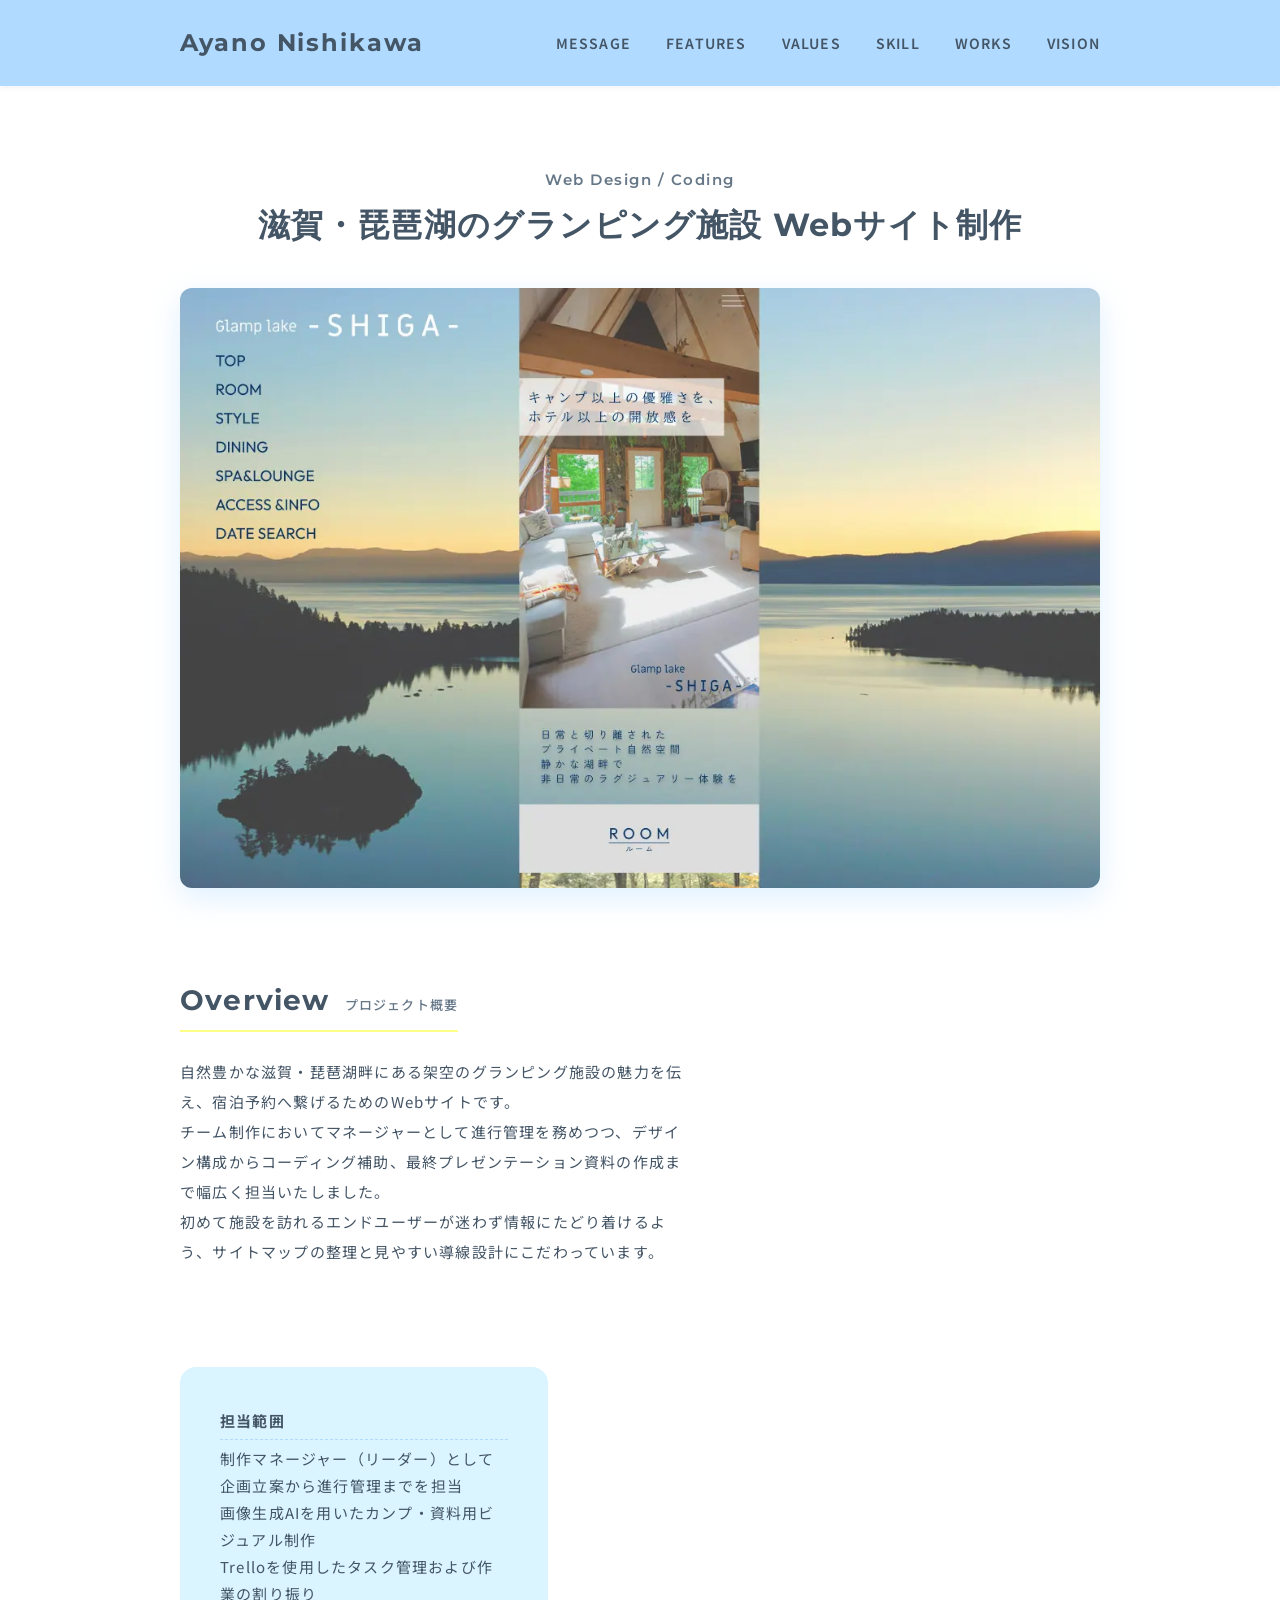
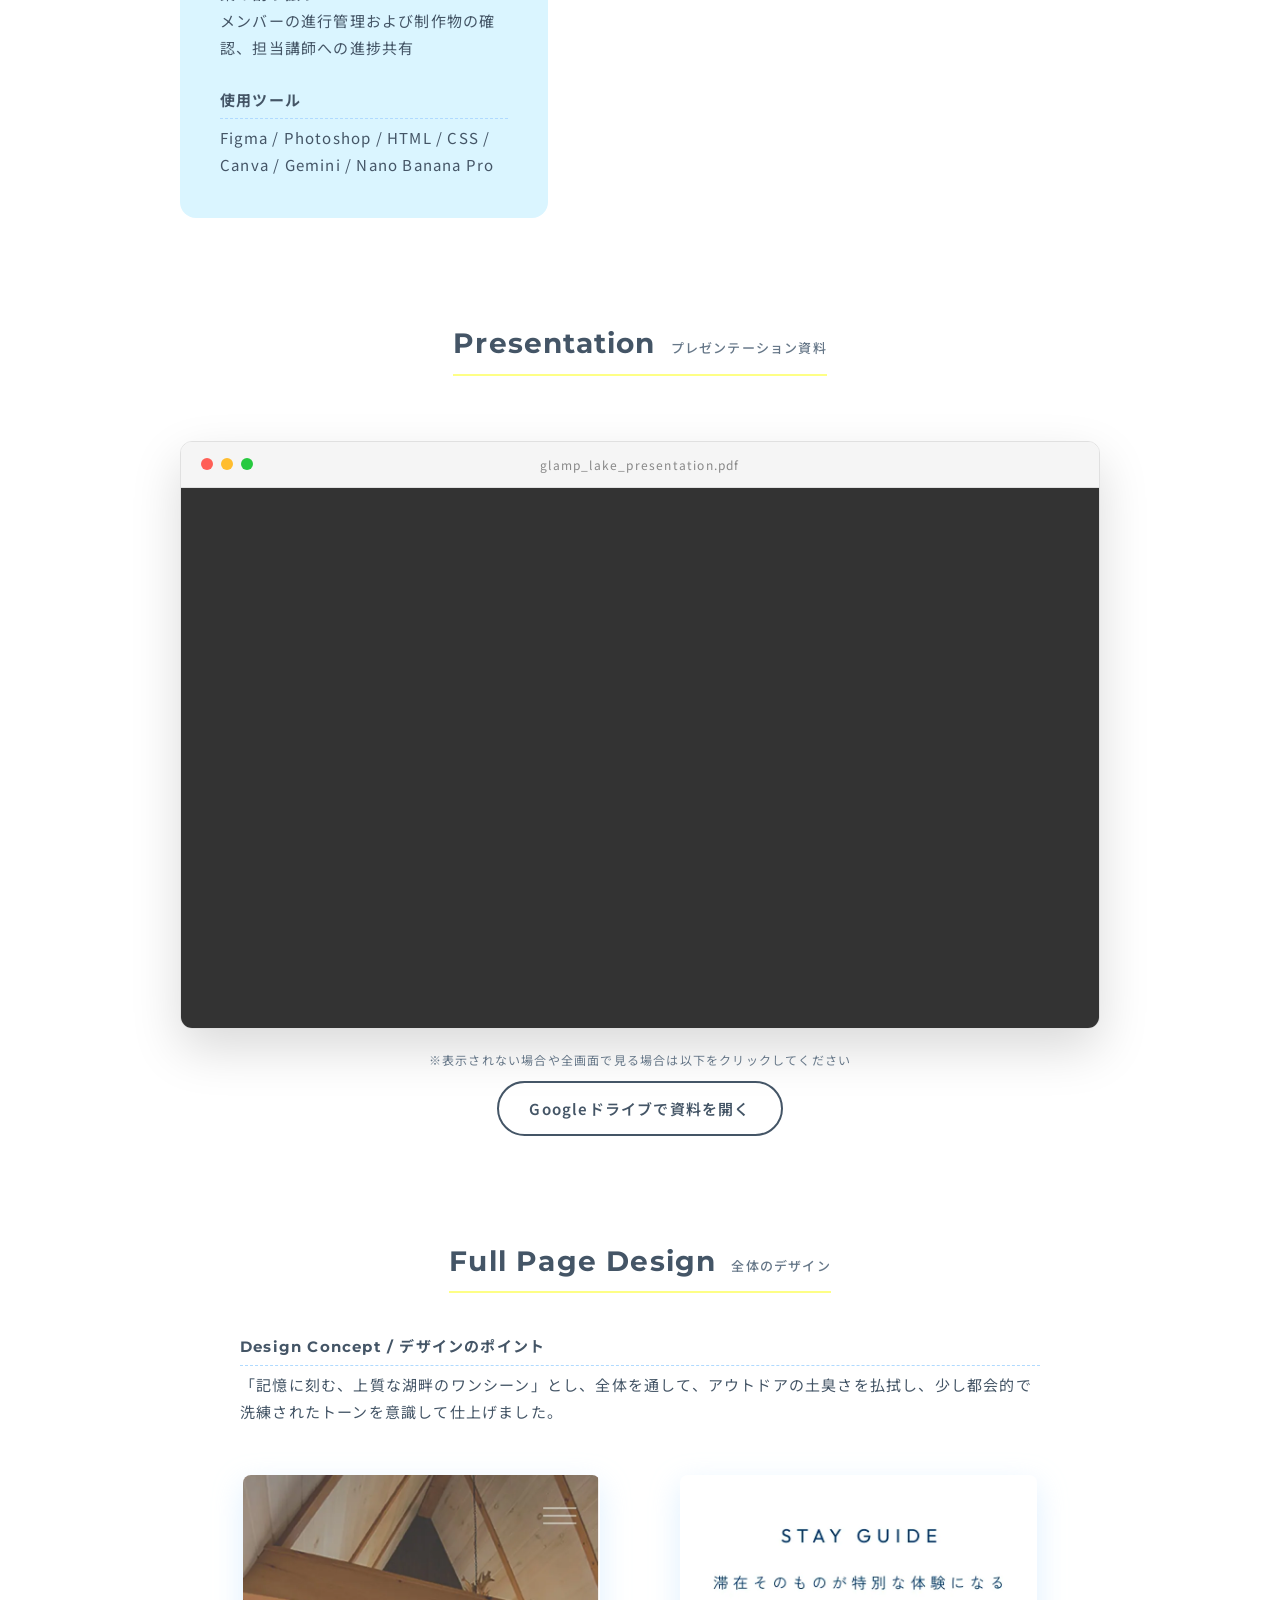
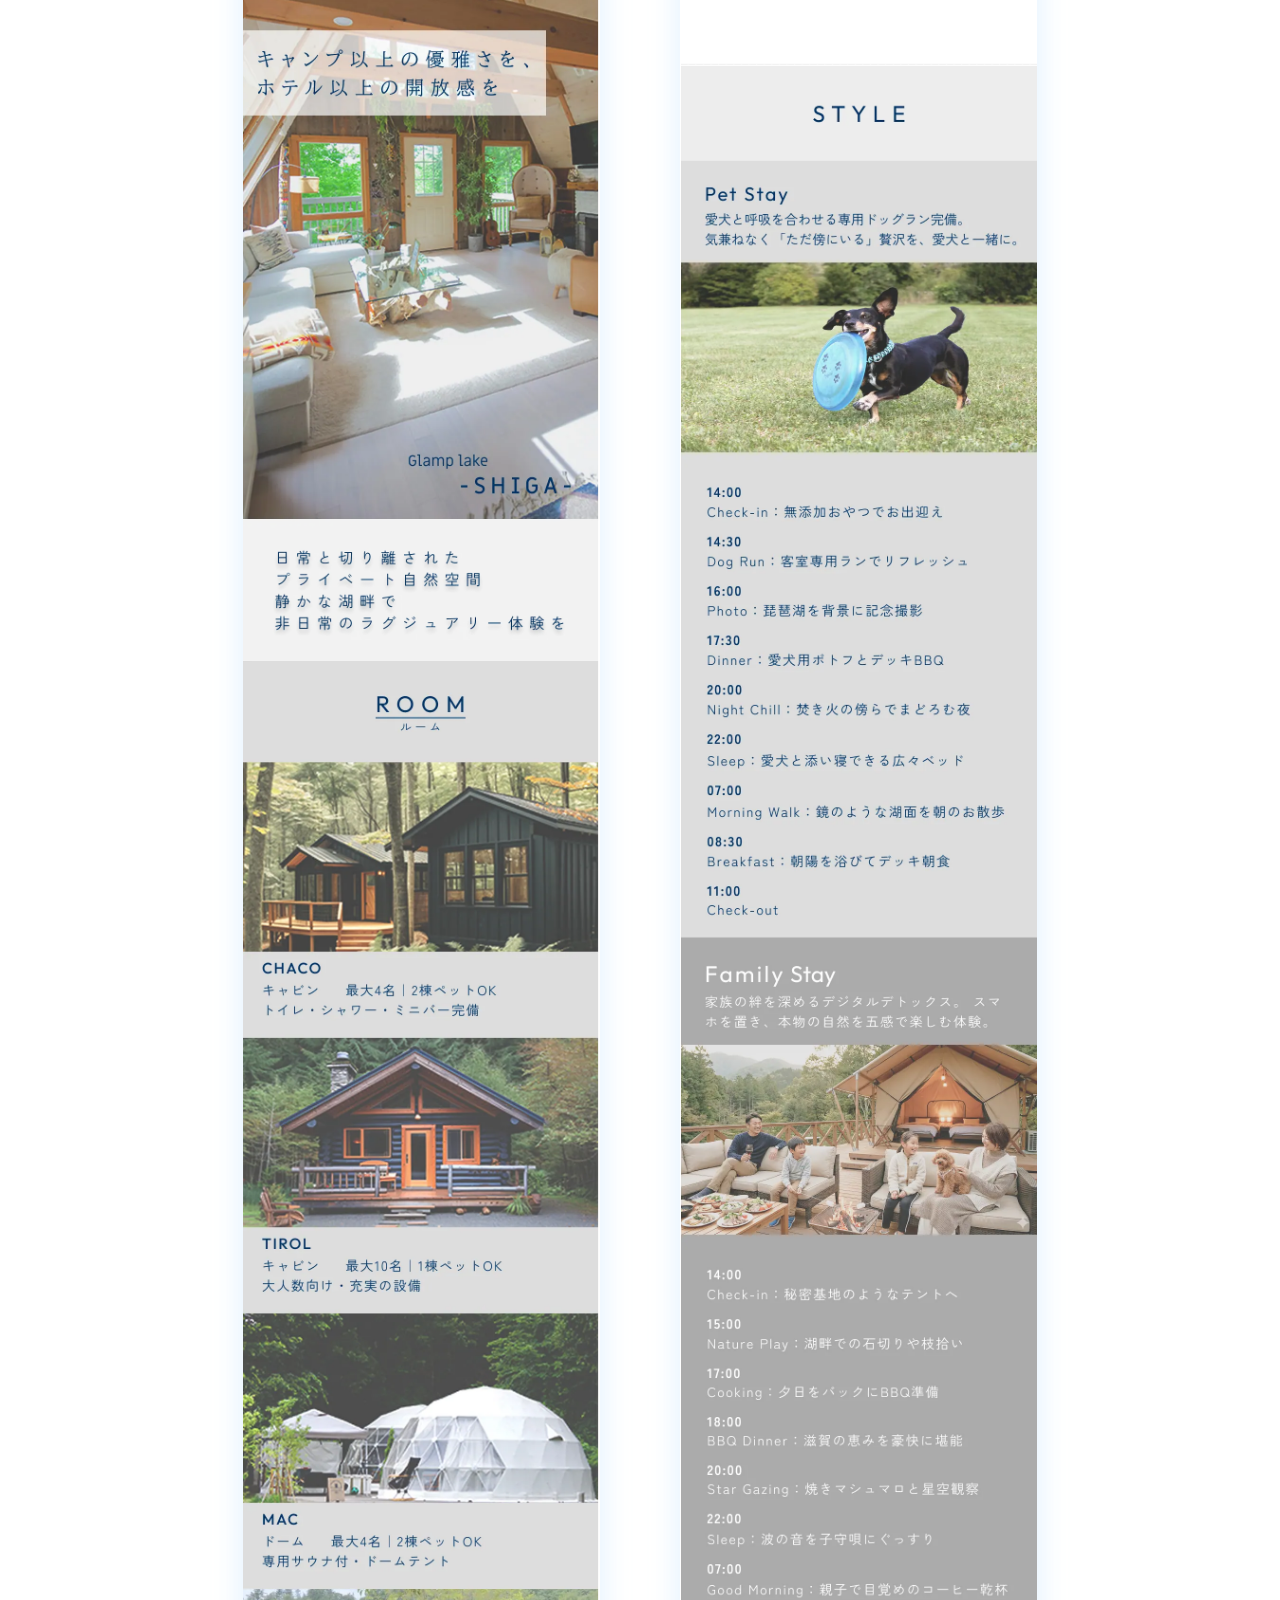
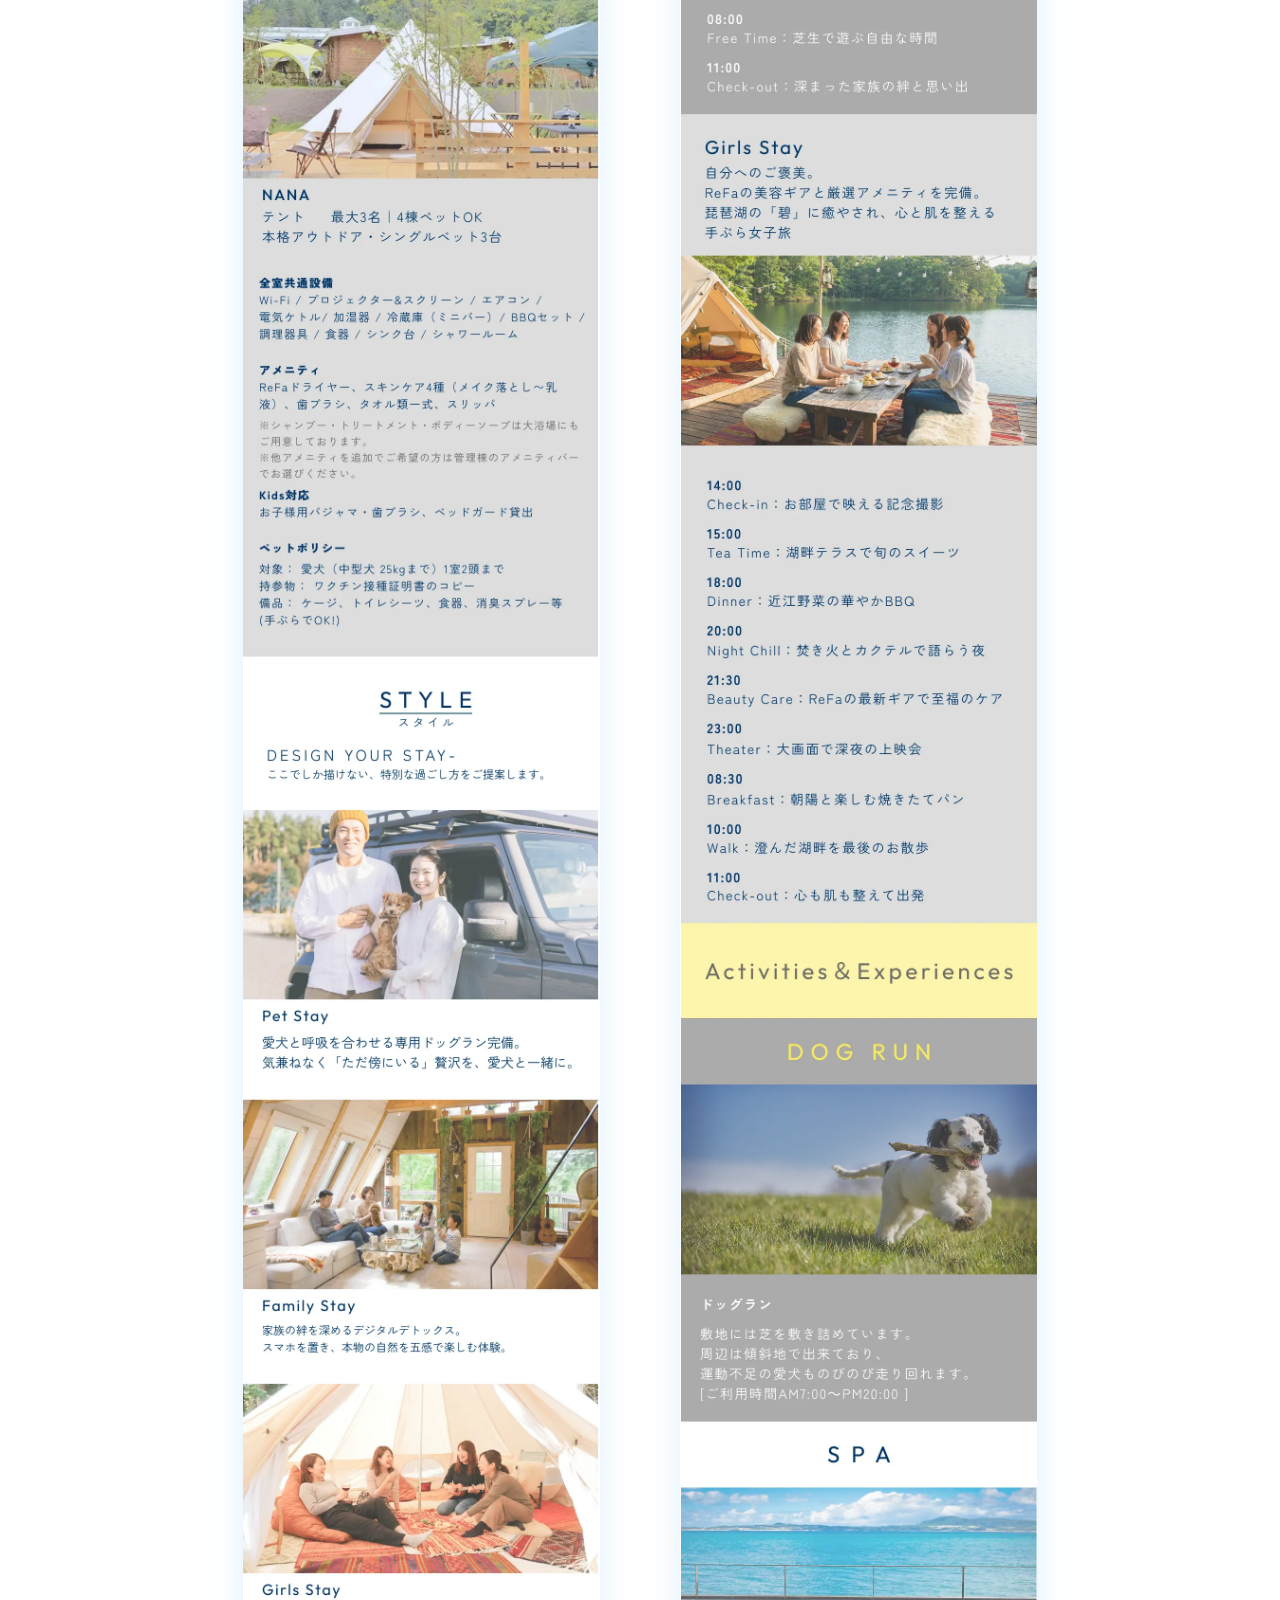
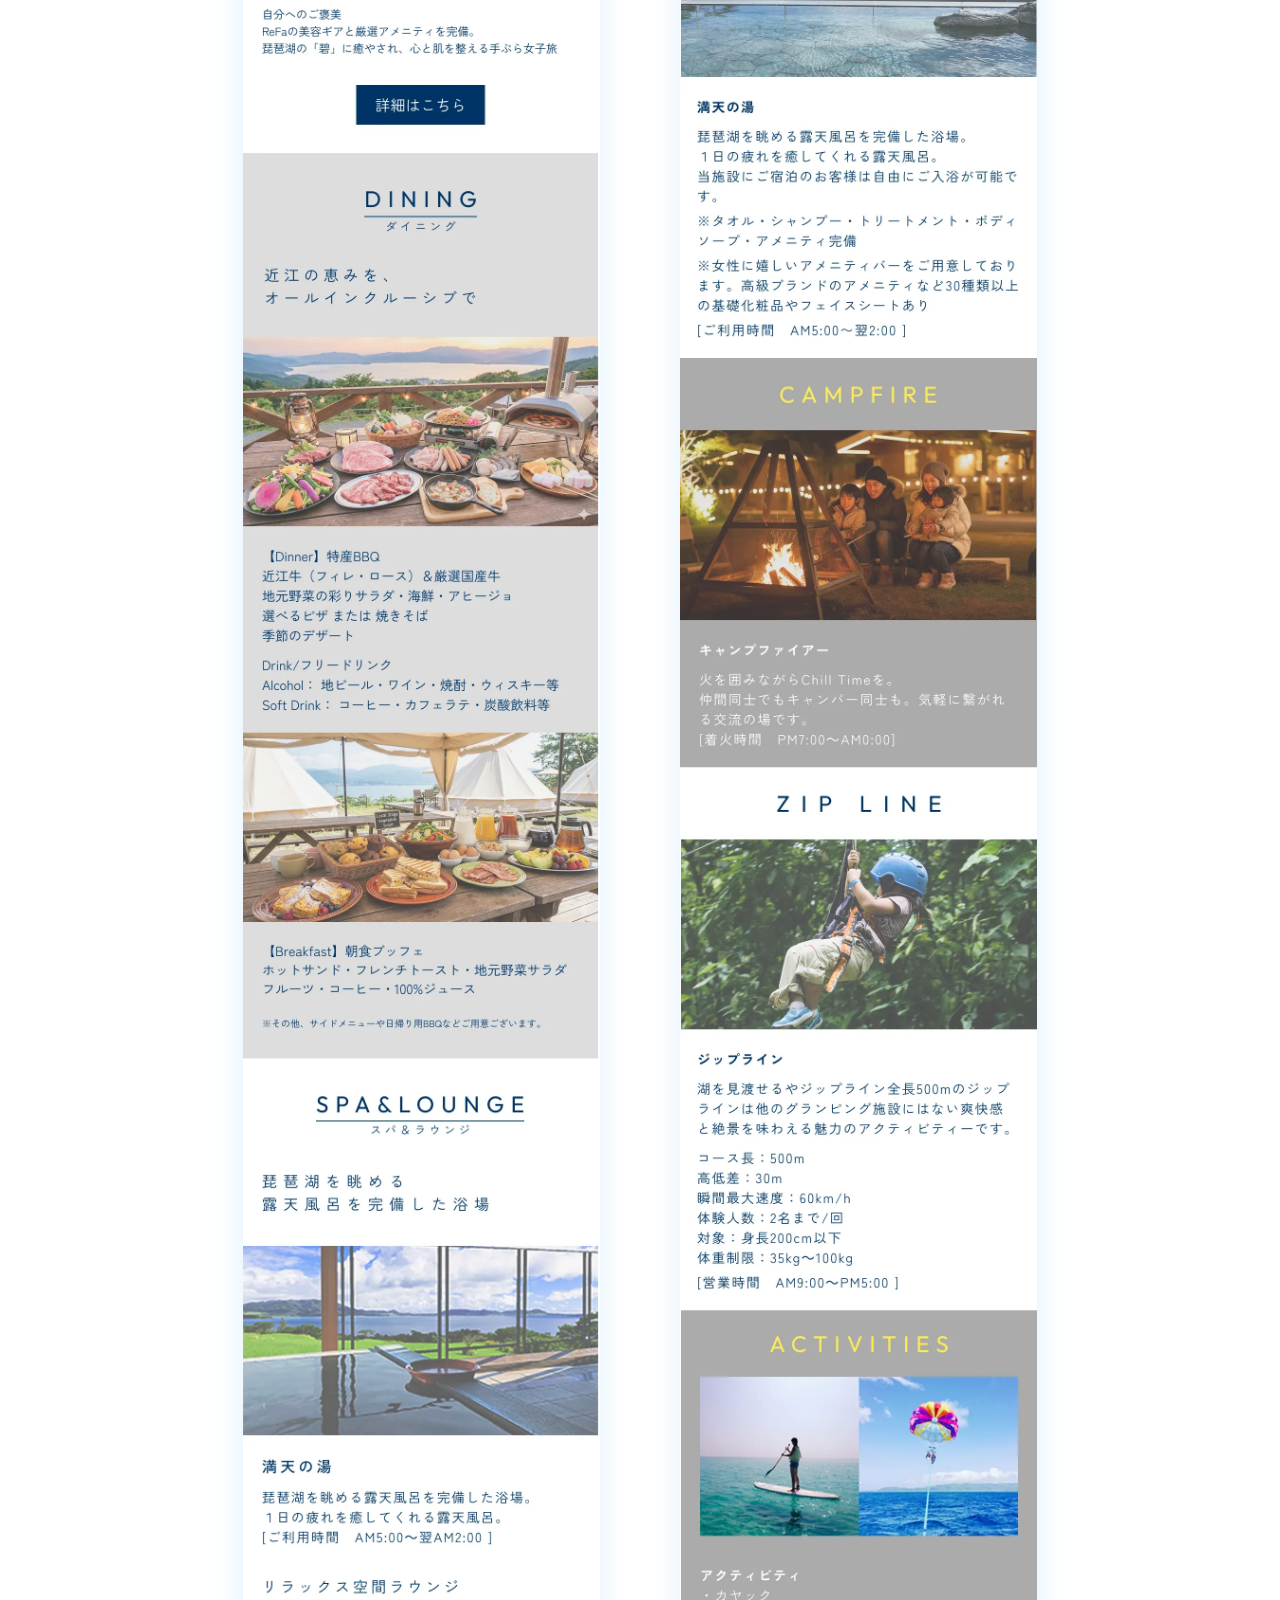
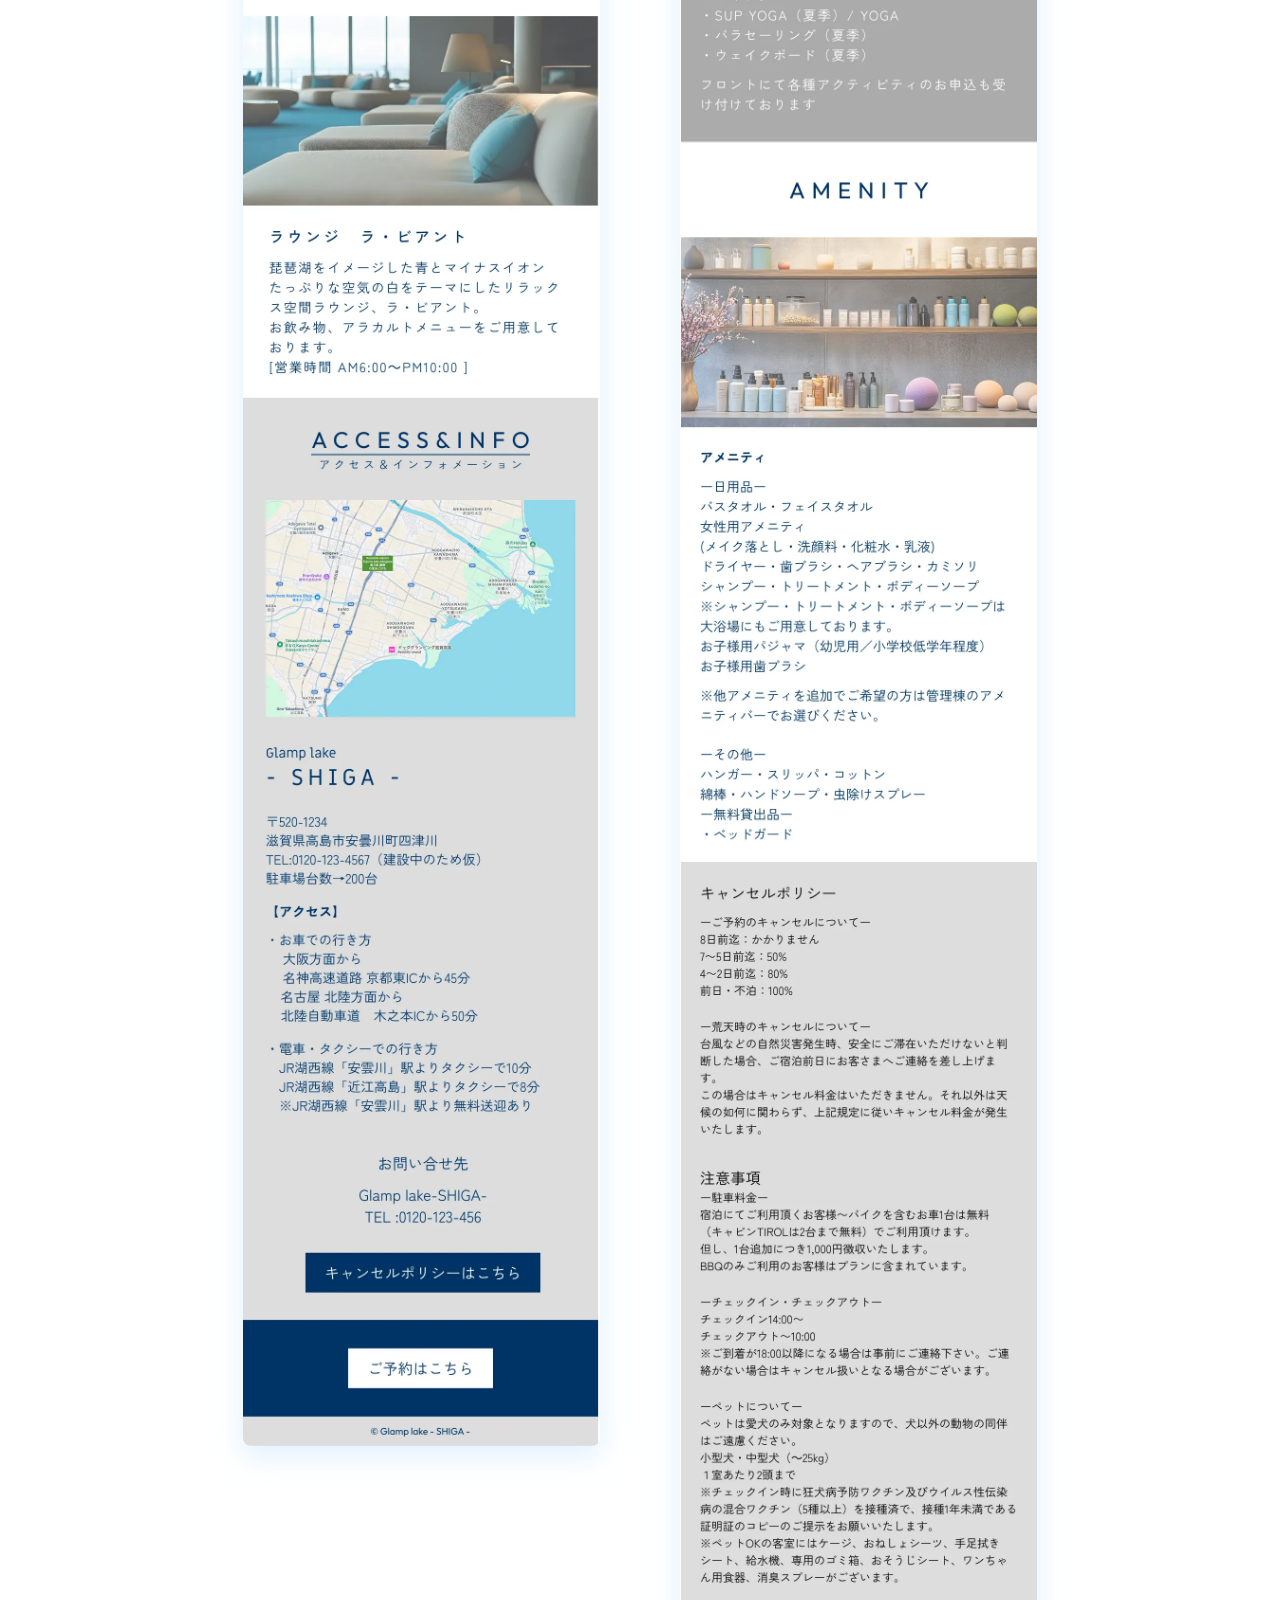
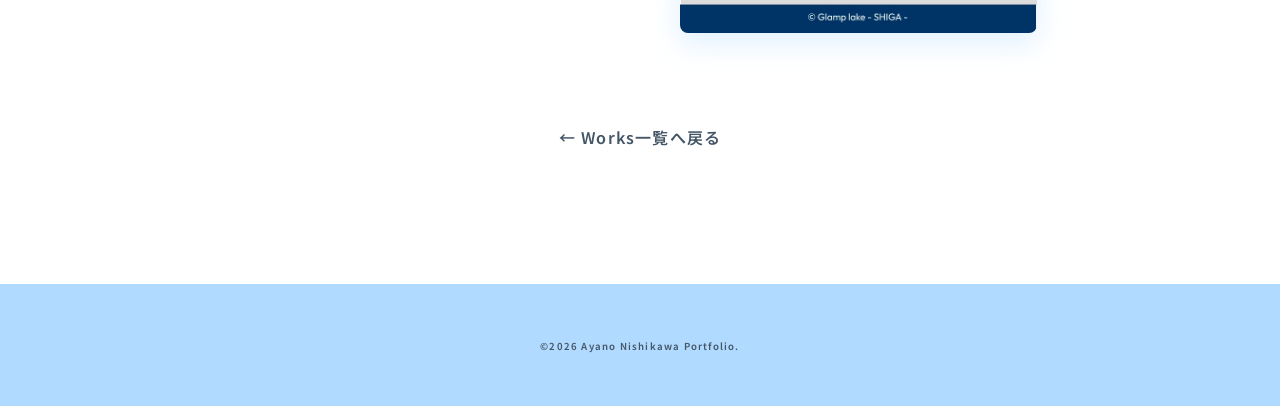
==== works/work-detail.html @ 5b032273 "Add files via upload" ====
<!doctype html>
<html lang="ja">

<head>
  <meta charset="UTF-8" />
  <meta name="viewport" content="width=device-width, initial-scale=1.0" />
  <title>グランピング施設 Webサイト制作 | Ayano Nishikawa</title>
  <link rel="preconnect" href="https://fonts.googleapis.com" />
  <link rel="preconnect" href="https://fonts.gstatic.com" crossorigin />
  <link
    href="https://fonts.googleapis.com/css2?family=Montserrat:wght@400;600;700&family=Noto+Sans+JP:wght@300;400;500;700&display=swap"
    rel="stylesheet" />
  <link rel="stylesheet" href="../css/ress.min.css" />
  <link rel="stylesheet" href="../css/style.css" />
  <link rel="icon" href="../images/favicon.ico" />
</head>

<body>
  <header id="header">
    <div class="inner flexB">
      <p class="logo"><a href="../index.html">Ayano Nishikawa</a></p>

      <button class="hamburger" id="js-hamburger">
        <span></span>
        <span></span>
        <span></span>
      </button>

      <nav id="nav">
        <ul>
          <li><a href="../index.html#message">Message</a></li>
          <li><a href="../index.html#features">Features</a></li>
          <li><a href="../index.html#values">Values</a></li>
          <li><a href="../index.html#skill">Skill</a></li>
          <li><a href="../index.html#works">Works</a></li>
          <li><a href="../index.html#vision">Vision</a></li>
        </ul>
      </nav>
    </div>
  </header>

  <main>
    <section class="work-detail">
      <div class="inner">
        <div class="work-detail__header">
          <p class="category">Web Design / Coding</p>
          <h1 class="title">滋賀・琵琶湖のグランピング施設 Webサイト制作</h1>
        </div>

        <div class="work-detail__mv">
          <img src="../images/top.webp" alt="グランピング施設 メインビジュアル" class="radius-img" loading="lazy">
        </div>

        <div class="work-detail__overview flexB">
          <div class="overview-text">
            <h2>Overview<span>プロジェクト概要</span></h2>
            <p>
              自然豊かな滋賀・琵琶湖畔にある架空のグランピング施設の魅力を伝え、宿泊予約へ繋げるためのWebサイトです。<br>
              チーム制作においてマネージャーとして進行管理を務めつつ、デザイン構成からコーディング補助、最終プレゼンテーション資料の作成まで幅広く担当いたしました。<br>
              初めて施設を訪れるエンドユーザーが迷わず情報にたどり着けるよう、サイトマップの整理と見やすい導線設計にこだわっています。
            </p>
          </div>
          <div class="overview-meta">
            <dl>
              <dt>担当範囲</dt>
              <dd>
                制作マネージャー（リーダー）として企画立案から進行管理までを担当<br>
                画像生成AIを用いたカンプ・資料用ビジュアル制作<br>
                Trelloを使用したタスク管理および作業の割り振り<br>
                メンバーの進行管理および制作物の確認、担当講師への進捗共有
              </dd>
              <dt>使用ツール</dt>
              <dd>Figma / Photoshop / HTML / CSS / Canva / Gemini / Nano Banana Pro</dd>
            </dl>
          </div>
        </div>

        <div class="work-detail__presentation">
          <h2>Presentation<span>プレゼンテーション資料</span></h2>
          <div class="pdf-modal-frame">
            <div class="pdf-modal-header">
              <span class="dot"></span><span class="dot"></span><span class="dot"></span>
              <p class="pdf-title">glamp_lake_presentation.pdf</p>
            </div>
            <div class="pdf-body">
              <iframe src="https://drive.google.com/file/d/1f3f2X72qA6y71sxsONZCV22cWkfnT7dZ/preview" width="100%"
                height="100%" allow="autoplay" style="border:0;"></iframe>
            </div>
          </div>
          <div class="presentation-link-wrap">
            <p class="small-text">※表示されない場合や全画面で見る場合は以下をクリックしてください</p>
            <a href="https://drive.google.com/file/d/1f3f2X72qA6y71sxsONZCV22cWkfnT7dZ/view?usp=sharing" target="_blank"
              class="drive-btn">
              Googleドライブで資料を開く
            </a>
          </div>
        </div>

        <div class="work-detail__fullpage">
          <h2>Full Page Design<span>全体のデザイン</span></h2>

          <div class="concept-text">
            <dl>
              <dt>Design Concept / デザインのポイント</dt>
              <dd>
                「記憶に刻む、上質な湖畔のワンシーン」とし、全体を通して、アウトドアの土臭さを払拭し、少し都会的で洗練されたトーンを意識して仕上げました。
              </dd>
            </dl>
          </div>

          <div class="fullpage-img-wrap flex-half">
            <div class="img-box">
              <img src="../images/page1.webp" alt="ページデザイン1" loading="lazy">
            </div>
            <div class="img-box">
              <img src="../images/page2.webp" alt="ページデザイン2" loading="lazy">
            </div>
          </div>
        </div>

        <div class="work-detail__back">
          <a href="../index.html#works" class="back-btn">← Works一覧へ戻る</a>
        </div>

      </div>
    </section>
  </main>

  <footer>
    <div class="inner">
      <small>&copy;2026 Ayano Nishikawa Portfolio.</small>
    </div>
  </footer>

  <script>
    const hamburger = document.getElementById("js-hamburger");
    const nav = document.getElementById("nav");

    hamburger.addEventListener("click", function () {
      hamburger.classList.toggle("is-active");
      nav.classList.toggle("is-active");
    });
  </script>
</body>

</html>
---- css/ress.min.css ----
html{-webkit-text-size-adjust:100%;box-sizing:border-box;-moz-tab-size:4;tab-size:4;word-break:normal}*,:after,:before{background-repeat:no-repeat;box-sizing:inherit}:after,:before{text-decoration:inherit;vertical-align:inherit}*{margin:0;padding:0}hr{color:inherit;height:0;overflow:visible}details,main{display:block}summary{display:list-item}small{font-size:80%}[hidden]{display:none}abbr[title]{border-bottom:none;text-decoration:underline;text-decoration:underline dotted}a{background-color:transparent}a:active,a:hover{outline-width:0}code,kbd,pre,samp{font-family:monospace,monospace}pre{font-size:1em}b,strong{font-weight:bolder}sub,sup{font-size:75%;line-height:0;position:relative;vertical-align:baseline}sub{bottom:-.25em}sup{top:-.5em}table{border-color:inherit;text-indent:0}iframe{border-style:none}input{border-radius:0}[type=number]::-webkit-inner-spin-button,[type=number]::-webkit-outer-spin-button{height:auto}[type=search]{-webkit-appearance:textfield;outline-offset:-2px}[type=search]::-webkit-search-decoration{-webkit-appearance:none}textarea{overflow:auto;resize:vertical}button,input,optgroup,select,textarea{font:inherit}optgroup{font-weight:700}button{overflow:visible}button,select{text-transform:none}[role=button],[type=button],[type=reset],[type=submit],button{cursor:pointer}[type=button]::-moz-focus-inner,[type=reset]::-moz-focus-inner,[type=submit]::-moz-focus-inner,button::-moz-focus-inner{border-style:none;padding:0}[type=button]::-moz-focus-inner,[type=reset]::-moz-focus-inner,[type=submit]::-moz-focus-inner,button:-moz-focusring{outline:1px dotted ButtonText}[type=reset],[type=submit],button,html [type=button]{-webkit-appearance:button}button,input,select,textarea{background-color:transparent;border-style:none}a:focus,button:focus,input:focus,select:focus,textarea:focus{outline-width:0}select{-moz-appearance:none;-webkit-appearance:none}select::-ms-expand{display:none}select::-ms-value{color:currentColor}legend{border:0;color:inherit;display:table;max-width:100%;white-space:normal}::-webkit-file-upload-button{-webkit-appearance:button;color:inherit;font:inherit}[disabled]{cursor:default}img{border-style:none}progress{vertical-align:baseline}[aria-busy=true]{cursor:progress}[aria-controls]{cursor:pointer}[aria-disabled=true]{cursor:default}
---- css/style.css ----
@charset "UTF-8";

/* ===================================================
   ベース設定（余白・行間・文字間は洗練されたまま、色は元に）
   =================================================== */
html {
  font-size: 62.5%;
  scroll-behavior: smooth;
}

body {
  font-size: 1.5rem;
  font-family: "Noto Sans JP", sans-serif;
  color: #445566;
  /* 元の文字色 */
  background-color: #DAF5FF;
  /* 元のベースカラー */
  line-height: 1.8;
  /* ゆとりのある行間 */
  letter-spacing: 0.08em;
  /* わずかに開けた文字間 */
}

h1,
h2,
h3,
.logo,
.section-ttl {
  font-family: 'Montserrat', sans-serif;
}

a {
  color: inherit;
  text-decoration: none;
  transition: 0.3s;
}

a:hover {
  color: #B0DAFF;
  /* 元のアクセントカラー */
}

.inner {
  max-width: 1000px;
  margin: 0 auto;
  padding: 0 40px;
  /* 左右の余白広め */
}

.flexB {
  display: flex;
  justify-content: space-between;
  flex-wrap: wrap;
}

/* 画像の角を少し丸めて引き締める */
.radius-img {
  border-radius: 12px;
  box-shadow: 0 8px 24px rgba(0, 0, 0, 0.04);
}

/* ===================================================
   Header
   =================================================== */
header {
  background: #B0DAFF;
  /* 元のヘッダー色 */
  color: #445566;
  padding: 2.5rem 0;
  position: sticky;
  top: 0;
  z-index: 100;
  box-shadow: 0 2px 5px rgba(0, 0, 0, 0.05);
}

header .inner.flexB {
  display: flex;
  justify-content: space-between;
  align-items: center;
}

.logo {
  font-size: 2.4rem;
  font-weight: 700;
  letter-spacing: 0.08em;
  margin: 0;
  line-height: 1.5;
  z-index: 200;
}

header nav ul {
  display: flex;
  gap: 3.5rem;
  font-weight: 600;
  font-size: 1.4rem;
  text-transform: uppercase;
  margin: 0;
  padding: 0;
  align-items: center;
}

header nav ul li {
  list-style: none;
  line-height: 1.5;
}

/* ハンバーガーボタン */
.hamburger {
  display: none;
  position: relative;
  width: 30px;
  height: 24px;
  background: none;
  border: none;
  cursor: pointer;
  z-index: 200;
}

.hamburger span {
  display: block;
  position: absolute;
  width: 100%;
  height: 2px;
  background-color: #445566;
  /* 元の色 */
  transition: all 0.3s;
}

.hamburger span:nth-child(1) {
  top: 0;
}

.hamburger span:nth-child(2) {
  top: 11px;
}

.hamburger span:nth-child(3) {
  bottom: 0;
}

.hamburger.is-active span:nth-child(1) {
  transform: translateY(11px) rotate(45deg);
}

.hamburger.is-active span:nth-child(2) {
  opacity: 0;
}

.hamburger.is-active span:nth-child(3) {
  transform: translateY(-11px) rotate(-45deg);
}

/* ===================================================
   Main Visual
   =================================================== */
.mv {
  width: 100%;
  height: 70vh;
  min-height: 500px;
  position: relative;
  overflow: hidden;
}

.mv img {
  width: 100%;
  height: 100%;
  object-fit: cover;
  object-position: center;
}

.mv__ttl {
  position: absolute;
  top: 50%;
  left: 50%;
  transform: translate(-50%, -50%);
  color: #fff;
  text-align: center;
  font-size: 5rem;
  font-weight: 700;
  letter-spacing: 0.1em;
  text-shadow: 0px 4px 15px rgba(0, 0, 0, 0.3);
  width: 100%;
}

.mv__ttl span {
  display: block;
  font-size: 1.8rem;
  margin-top: 1.5rem;
  font-weight: 400;
}

/* ===================================================
   共通 Section Title
   =================================================== */
.section-ttl {
  font-size: 4rem;
  font-weight: 700;
  text-align: center;
  color: #445566;
  /* 元の色 */
  margin-bottom: 8rem;
  text-transform: uppercase;
  letter-spacing: 0.08em;
}

.section-ttl span {
  display: block;
  font-size: 1.4rem;
  font-family: "Noto Sans JP", sans-serif;
  color: #667788;
  /* 元の色 */
  margin-top: 1.5rem;
  font-weight: 500;
}

.section-ttl span::before {
  content: "";
  display: block;
  width: 40px;
  border-bottom: 3px solid #FEFF86;
  /* 元の黄色ライン */
  margin: 0 auto 1.5rem;
}

/* ===================================================
   Profile Section
   =================================================== */
.profile {
  padding: 12rem 0;
  /* 14remから元のサイズに戻しました */
  background: #DAF5FF;
}

.profile-content {
  align-items: center;
}

.profile-img-box {
  width: 38%;
}

.profile-img-box img {
  width: 100%;
  height: auto;
  border-radius: 24px;
  box-shadow: 0 10px 30px rgba(0, 0, 0, 0.08);
}

.profile-txt-box {
  width: 55%;
}

.profile-txt {
  line-height: 2.2;
}

/* ===================================================
   Features Section
   =================================================== */
.features {
  padding: 80px 0;
  /* 元のサイズに戻しました */
  background: #B9E9FC;
}

.features li {
  width: 31%;
  background: #fff;
  padding-bottom: 4rem;
  border-radius: 16px;
  box-shadow: 0 4px 15px rgba(176, 218, 255, 0.3);
  overflow: hidden;
  list-style: none;
  text-align: center;
}

.features li img {
  width: 100%;
  height: 220px;
  object-fit: cover;
  object-position: top;
  margin-bottom: 3rem;
  border-radius: 16px 16px 0 0;
  box-shadow: none;
}

.features li h3,
.features li p {
  text-align: left;
  padding: 0 3rem;
}

.features li h3 {
  font-size: 1.4rem;
  color: #445566;
  margin-bottom: 2rem;
  font-weight: 700;
  border-bottom: 2px solid #FEFF86;
  /* 元の黄色下線 */
  display: inline-block;
  padding-bottom: 0.5rem;
}

.features li p {
  font-size: 1.4rem;
  line-height: 1.8;
}

/* ===================================================
   Values Section
   =================================================== */
.values {
  background: #fff;
  padding-top: 0;
  /* ←ここが原因でした！上部の白い隙間を消します */
  padding-bottom: 10rem;
}

.values__ttl {
  background: #FEFF86;
  padding: 6rem 0;
  margin-bottom: 6rem;
}

.values__ttl .section-ttl {
  margin-bottom: 0;
}

.values__ttl .section-ttl span::before {
  border-color: #445566;
  /* 元の設定 */
}

.values .inner {
  padding-top: 2rem;
}

.values table {
  width: 60%;
  border-collapse: collapse;
}

.values table th {
  width: 20%;
  text-align: left;
  vertical-align: top;
  padding: 3rem 0;
  color: #445566;
  font-weight: 700;
  border-bottom: 1px solid #B0DAFF;
  /* 元の線色 */
}

.values table td {
  padding: 3rem 0;
  border-bottom: 1px solid #B0DAFF;
  line-height: 2;
}

.profile-img {
  width: 35%;
}

.profile-img img {
  width: 100%;
  height: auto;
  border: 1px solid #B0DAFF;
  /* 元の枠線 */
  border-radius: 12px;
  background: #fff;
  display: block;
}

/* ===================================================
   Skill Section
   =================================================== */
.skill {
  padding: 10rem 0;
  background: #fff;
}

.skill-grid {
  display: grid;
  grid-template-columns: repeat(3, 1fr);
  gap: 6rem 4rem;
}

.skill-item {
  display: flex;
  align-items: flex-start;
  gap: 2.5rem;
}

.skill-icon {
  width: 55px;
  flex-shrink: 0;
}

.skill-icon img {
  width: 100%;
  height: auto;
  object-fit: contain;
}

.skill-info h3 {
  font-family: 'Montserrat', "Noto Sans JP", sans-serif;
  font-size: 1.6rem;
  font-weight: 700;
  color: #445566;
  margin-bottom: 1rem;
  line-height: 1.4;
}

.skill-info p {
  font-size: 1.3rem;
  line-height: 1.7;
  color: #667788;
}

/* ===================================================
   Works Section
   =================================================== */
.works {
  padding: 10rem 0;
  background: #B9E9FC;
}

.works-grid {
  display: grid;
  grid-template-columns: repeat(auto-fill, minmax(280px, 1fr));
  gap: 4rem;
}

.works-item {
  background: #fff;
  border-radius: 12px;
  overflow: hidden;
  box-shadow: 0 4px 15px rgba(176, 218, 255, 0.3);
  cursor: pointer;
  transition: transform 0.3s, box-shadow 0.3s;
}

.works-item:hover {
  transform: translateY(-5px);
  box-shadow: 0 8px 25px rgba(176, 218, 255, 0.5);
}

.works-img {
  width: 100%;
  aspect-ratio: 4 / 3;
  overflow: hidden;
  background: #f4f4f4;
}

.works-img img {
  width: 100%;
  height: 100%;
  object-fit: cover;
  transition: transform 0.5s;
}

.works-item:hover .works-img img {
  transform: scale(1.05);
}

.works-info {
  padding: 2.5rem 2rem;
}

.works-info h3 {
  font-size: 1.6rem;
  color: #445566;
  font-weight: 700;
  margin-bottom: 0.5rem;
  line-height: 1.4;
}

.works-info p {
  font-size: 1.2rem;
  color: #667788;
  font-family: 'Montserrat', "Noto Sans JP", sans-serif;
}

/* ===================================================
   Modal
   =================================================== */
.modal {
  position: fixed;
  top: 0;
  left: 0;
  width: 100%;
  height: 100%;
  z-index: 1000;
  display: flex;
  align-items: center;
  justify-content: center;
  opacity: 0;
  visibility: hidden;
  transition: opacity 0.3s, visibility 0.3s;
}

.modal.is-active {
  opacity: 1;
  visibility: visible;
}

.modal-bg {
  position: absolute;
  top: 0;
  left: 0;
  width: 100%;
  height: 100%;
  background: rgba(0, 0, 0, 0.7);
  cursor: pointer;
}

.modal-content {
  position: relative;
  background: #fff;
  width: 90%;
  max-width: 800px;
  max-height: 90vh;
  border-radius: 16px;
  overflow-y: auto;
  z-index: 1001;
  display: flex;
  flex-direction: column;
  box-shadow: 0 10px 40px rgba(0, 0, 0, 0.2);
  transform: translateY(20px);
  transition: transform 0.3s;
}

.modal.is-active .modal-content {
  transform: translateY(0);
}

.modal-close {
  position: absolute;
  top: 15px;
  right: 15px;
  width: 40px;
  height: 40px;
  background: #445566;
  color: #fff;
  border: none;
  border-radius: 50%;
  font-size: 2.4rem;
  line-height: 1;
  cursor: pointer;
  display: flex;
  align-items: center;
  justify-content: center;
  z-index: 10;
  transition: background 0.3s;
}

.modal-close:hover {
  background: #B0DAFF;
}

.modal-body {
  display: flex;
  flex-direction: column;
}

.modal-media {
  width: 100%;
  background: #f4f4f4;
}

.modal-media img {
  width: 100%;
  height: auto;
  max-height: 50vh;
  object-fit: contain;
  display: block;
}

.modal-video-wrapper {
  position: relative;
  width: 100%;
  padding-bottom: 56.25%;
  /* 16:9 Aspect Ratio */
  height: 0;
  overflow: hidden;
  display: none;
}

.modal-video-wrapper iframe {
  position: absolute;
  top: 0;
  left: 0;
  width: 100%;
  height: 100%;
}

.modal-text {
  padding: 4rem;
}

.modal-text h3 {
  font-size: 2.2rem;
  color: #445566;
  font-weight: 700;
  margin-bottom: 2rem;
  border-bottom: 2px solid #FEFF86;
  display: inline-block;
  padding-bottom: 0.5rem;
}

.modal-text p {
  font-size: 1.5rem;
  line-height: 1.8;
  color: #445566;
}

/* ===================================================
   Vision Section
   =================================================== */
.contact-page {
  padding: 12rem 0 15rem;
  background: #DAF5FF;
  /* 元の背景 */
}

.contact-page__content {
  align-items: center;
}

.contact-page__img-box {
  width: 38%;
}

.contact-page__img-box img {
  width: 100%;
  height: auto;
  border-radius: 24px;
  box-shadow: 0 10px 30px rgba(0, 0, 0, 0.08); 
}

.contact-page__txt-box {
  width: 55%;
}

.contact-page__read-txt {
  line-height: 2.2;
  text-align: left;
}

/* ===================================================
   Footer
   =================================================== */
footer {
  background: #B0DAFF;
  /* 元のフッター */
  color: #445566;
  padding: 5rem 0;
  text-align: center;
  font-size: 1.2rem;
  font-weight: 600;
  letter-spacing: 0.1em;
}

/* ===================================================
   Responsive
   =================================================== */
@media (max-width: 768px) {
  .inner {
    padding: 0 20px;
  }

  .section-ttl {
    font-size: 3.2rem;
    margin-bottom: 5rem;
  }

  .pc-only {
    display: none;
  }

  header .inner.flexB {
    flex-direction: row;
    justify-content: space-between;
    align-items: center;
  }

  .hamburger {
    display: block;
  }

  header nav {
    position: fixed;
    top: 0;
    right: -100%;
    width: 100%;
    height: 100vh;
    background: rgba(176, 218, 255, 0.98);
    /* 元のスマホメニュー背景 */
    transition: all 0.4s ease;
    z-index: 150;
    display: flex !important;
    align-items: center;
    justify-content: center;
  }

  header nav.is-active {
    right: 0;
  }

  header nav ul {
    flex-direction: column;
    gap: 4rem !important;
  }

  header nav ul li {
    font-size: 1.8rem;
  }

  .mv {
    height: 50vh;
    min-height: 400px;
  }

  .mv__ttl {
    font-size: 3rem;
  }

  .features li {
    width: 100%;
    margin-bottom: 4rem;
  }

  .features li img {
    height: auto;
    aspect-ratio: 3 / 2;
    object-fit: cover;
  }

  .values table {
    width: 100%;
  }

  .values table th,
  .values table td {
    display: block;
    width: 100%;
    padding: 1.5rem 0;
  }

  .values table th {
    padding-bottom: 0;
    border-bottom: none;
  }

  .profile-img {
    margin-bottom: 4rem;
    width: 100%;
  }

  .profile-img img {
    width: 80%;
    margin: 0 auto;
  }

  .profile-content {
    flex-direction: column;
  }

  .profile-img-box {
    width: 80%;
    margin: 0 auto 4rem;
  }

  .profile-txt-box {
    width: 100%;
  }

  .profile-txt {
    text-align: left;
  }

  .skill-grid {
    grid-template-columns: 1fr;
    gap: 4rem;
  }

  .works-grid {
    grid-template-columns: 1fr;
    gap: 3rem;
  }

  .modal-text {
    padding: 3rem 2rem;
  }

  .modal-text h3 {
    font-size: 1.8rem;
  }

  .contact-page__content {
    flex-direction: column;
  }

  .contact-page__img-box {
    width: 80%;
    margin: 0 auto 4rem;
  }

  .contact-page__txt-box {
    width: 100%;
  }


}

/* ===================================================
   Work Detail Page (制作実績 詳細ページ用)
   =================================================== */
.work-detail {
  padding: 8rem 0 12rem;
  background: #fff;
}

.work-detail__header {
  text-align: center;
  margin-bottom: 4rem;
}

.work-detail__header .category {
  font-family: 'Montserrat', sans-serif;
  color: #667788;
  font-weight: 600;
  letter-spacing: 0.1em;
  margin-bottom: 1rem;
}

.work-detail__header .title {
  font-size: 3.2rem;
  color: #445566;
  font-weight: 700;
  line-height: 1.4;
}

.work-detail__mv {
  margin-bottom: 8rem;
}

.work-detail__mv img {
  width: 100%;
  height: auto;
  max-height: 600px;
  object-fit: cover;
  box-shadow: 0 10px 30px rgba(176, 218, 255, 0.4);
}

.work-detail__overview {
  margin-bottom: 10rem;
  align-items: flex-start;
  gap: 6rem;
}

.overview-text {
  width: 55%;
}

.overview-meta {
  width: 40%;
  background: #DAF5FF;
  padding: 4rem;
  border-radius: 16px;
}

.work-detail h2 {
  font-size: 2.8rem;
  font-weight: 700;
  color: #445566;
  font-family: 'Montserrat', "Noto Sans JP", sans-serif;
  margin-bottom: 2.5rem;
  border-bottom: 2px solid #FEFF86;
  display: inline-block;
  padding-bottom: 0.5rem;
}

.work-detail h2 span {
  font-size: 1.3rem;
  color: #667788;
  margin-left: 1.5rem;
  font-weight: 500;
}

.overview-text p {
  line-height: 2;
  margin-bottom: 4rem;
}

.site-link-btn {
  display: inline-block;
  padding: 1.5rem 4rem;
  background: #445566;
  color: #fff;
  font-weight: 600;
  border-radius: 30px;
  letter-spacing: 0.1em;
  transition: 0.3s;
  box-shadow: 0 4px 10px rgba(0, 0, 0, 0.1);
}

.site-link-btn:hover {
  background: #B0DAFF;
  color: #445566;
  transform: translateY(-2px);
}

.overview-meta dl {
  width: 100%;
}

.overview-meta dt {
  font-weight: 700;
  color: #445566;
  border-bottom: 1px dashed #B0DAFF;
  padding-bottom: 0.5rem;
  margin-bottom: 0.5rem;
}

.overview-meta dd {
  margin-bottom: 2.5rem;
  line-height: 1.8;
  white-space: normal;
}

.overview-meta dd:last-child {
  margin-bottom: 0;
}

.work-detail__concept {
  margin-bottom: 6rem;
}

.work-detail__concept>p {
  margin-bottom: 5rem;
  line-height: 2;
}

/* ===================================================
   プレゼンテーション表示エリア
   =================================================== */
.work-detail__presentation {
  margin-bottom: 10rem;
  text-align: center;
}

.pdf-modal-frame {
  width: 100%;
  max-width: 960px;
  margin: 4rem auto 2rem;
  background: #fff;
  border-radius: 12px;
  overflow: hidden;
  box-shadow: 0 20px 50px rgba(0, 0, 0, 0.15);
  border: 1px solid #e0e0e0;
}

.pdf-modal-header {
  background: #f5f5f5;
  padding: 12px 20px;
  display: flex;
  align-items: center;
  border-bottom: 1px solid #e0e0e0;
}

.pdf-modal-header .dot {
  width: 12px;
  height: 12px;
  border-radius: 50%;
  background: #ff5f56;
  margin-right: 8px;
}

.pdf-modal-header .dot:nth-child(2) {
  background: #ffbd2e;
}

.pdf-modal-header .dot:nth-child(3) {
  background: #27c93f;
}

.pdf-modal-header .pdf-title {
  margin: 0 auto;
  font-size: 1.2rem;
  color: #888;
  padding-right: 60px;
}

.pdf-body {
  width: 100%;
  height: 60vh;
  min-height: 450px;
  background: #333;
}

/* ドライブリンクボタン */
.presentation-link-wrap {
  margin-top: 2rem;
}

.small-text {
  font-size: 1.2rem;
  color: #667788;
  margin-bottom: 1rem;
}

.drive-btn {
  display: inline-block;
  padding: 1.2rem 3rem;
  border: 2px solid #445566;
  color: #445566;
  border-radius: 30px;
  font-weight: 600;
  transition: 0.3s;
}

.drive-btn:hover {
  background: #445566;
  color: #fff;
}

/* ===================================================
   全体のデザイン（文章を上、画像を下に配置）
   =================================================== */
.work-detail__fullpage {
  margin-bottom: 8rem;
  text-align: center;
}

.work-detail__fullpage h2 {
  margin-bottom: 4rem;
}

/* デザインコンセプト（ポイント）の文章：担当範囲と同じスタイル */
.concept-text {
  max-width: 800px;
  /* 読みやすい幅に制限 */
  margin: 0 auto 5rem;
  /* 下の画像との間に余白を確保 */
  text-align: left;
  /* 担当範囲と同じように左揃えへ変更 */
}

.concept-text dl {
  width: 100%;
}

.concept-text dt {
  font-weight: 700;
  color: #445566;
  border-bottom: 1px dashed #B0DAFF;
  /* 担当範囲と同じ水色の点線 */
  padding-bottom: 0.5rem;
  margin-bottom: 0.5rem;
  font-size: 1.5rem;
  /* ベースの文字サイズ（担当範囲と同じ大きさ） */
  font-family: 'Montserrat', "Noto Sans JP", sans-serif;
}

.concept-text dd {
  line-height: 1.8;
  color: #445566;
  white-space: normal;
  /* 改行を許可 */
}

/* 画像エリアの設定（PCサイズ抑制・余白広め） */
.fullpage-img-wrap.flex-half {
  display: flex;
  justify-content: center;
  gap: 80px;
  background: transparent;
  padding: 0;
  max-width: 850px;
  margin: 0 auto;
}

.fullpage-img-wrap.flex-half .img-box {
  width: 42%;
}

.fullpage-img-wrap.flex-half .img-box img {
  width: 100%;
  height: auto;
  display: block;
  border-radius: 8px;
  box-shadow: 0 10px 30px rgba(176, 218, 255, 0.4);
}

/* ===================================================
   戻るボタン
   =================================================== */
.work-detail__back {
  text-align: center;
  margin-top: 6rem;
}

.back-btn {
  display: inline-block;
  color: #445566;
  font-weight: 600;
  font-size: 1.6rem;
  padding: 1rem 2rem;
  border-bottom: 2px solid transparent;
  transition: 0.3s;
}

.back-btn:hover {
  color: #B0DAFF;
  border-bottom: 2px solid #B0DAFF;
}

/* ===================================================
   Responsive (Work Detail) スマホ用調整
   =================================================== */
@media (max-width: 768px) {
  .work-detail {
    padding: 4rem 0 8rem;
  }

  .work-detail__header .title {
    font-size: 2.4rem;
  }

  /* 概要と青い枠を縦並びにして、横幅を100%に広げる */
  .work-detail__overview {
    flex-direction: column;
    gap: 4rem;
    width: 100%;
  }

  .overview-text,
  .overview-meta {
    width: 100%;
  }

  /* 青い枠の内側の余白をスマホに合わせて少し狭め、文字幅を確保する */
  .overview-meta {
    padding: 3rem 2rem;
  }

  .pdf-body {
    height: 45vh;
    min-height: 300px;
  }

  .pdf-modal-header .pdf-title {
    display: none;
  }

  .fullpage-img-wrap.flex-half {
    flex-direction: column;
    gap: 4rem;
    max-width: 100%;
  }

  .fullpage-img-wrap.flex-half .img-box {
    width: 100%;
  }

  .concept-text {
    padding: 0;
  }
}
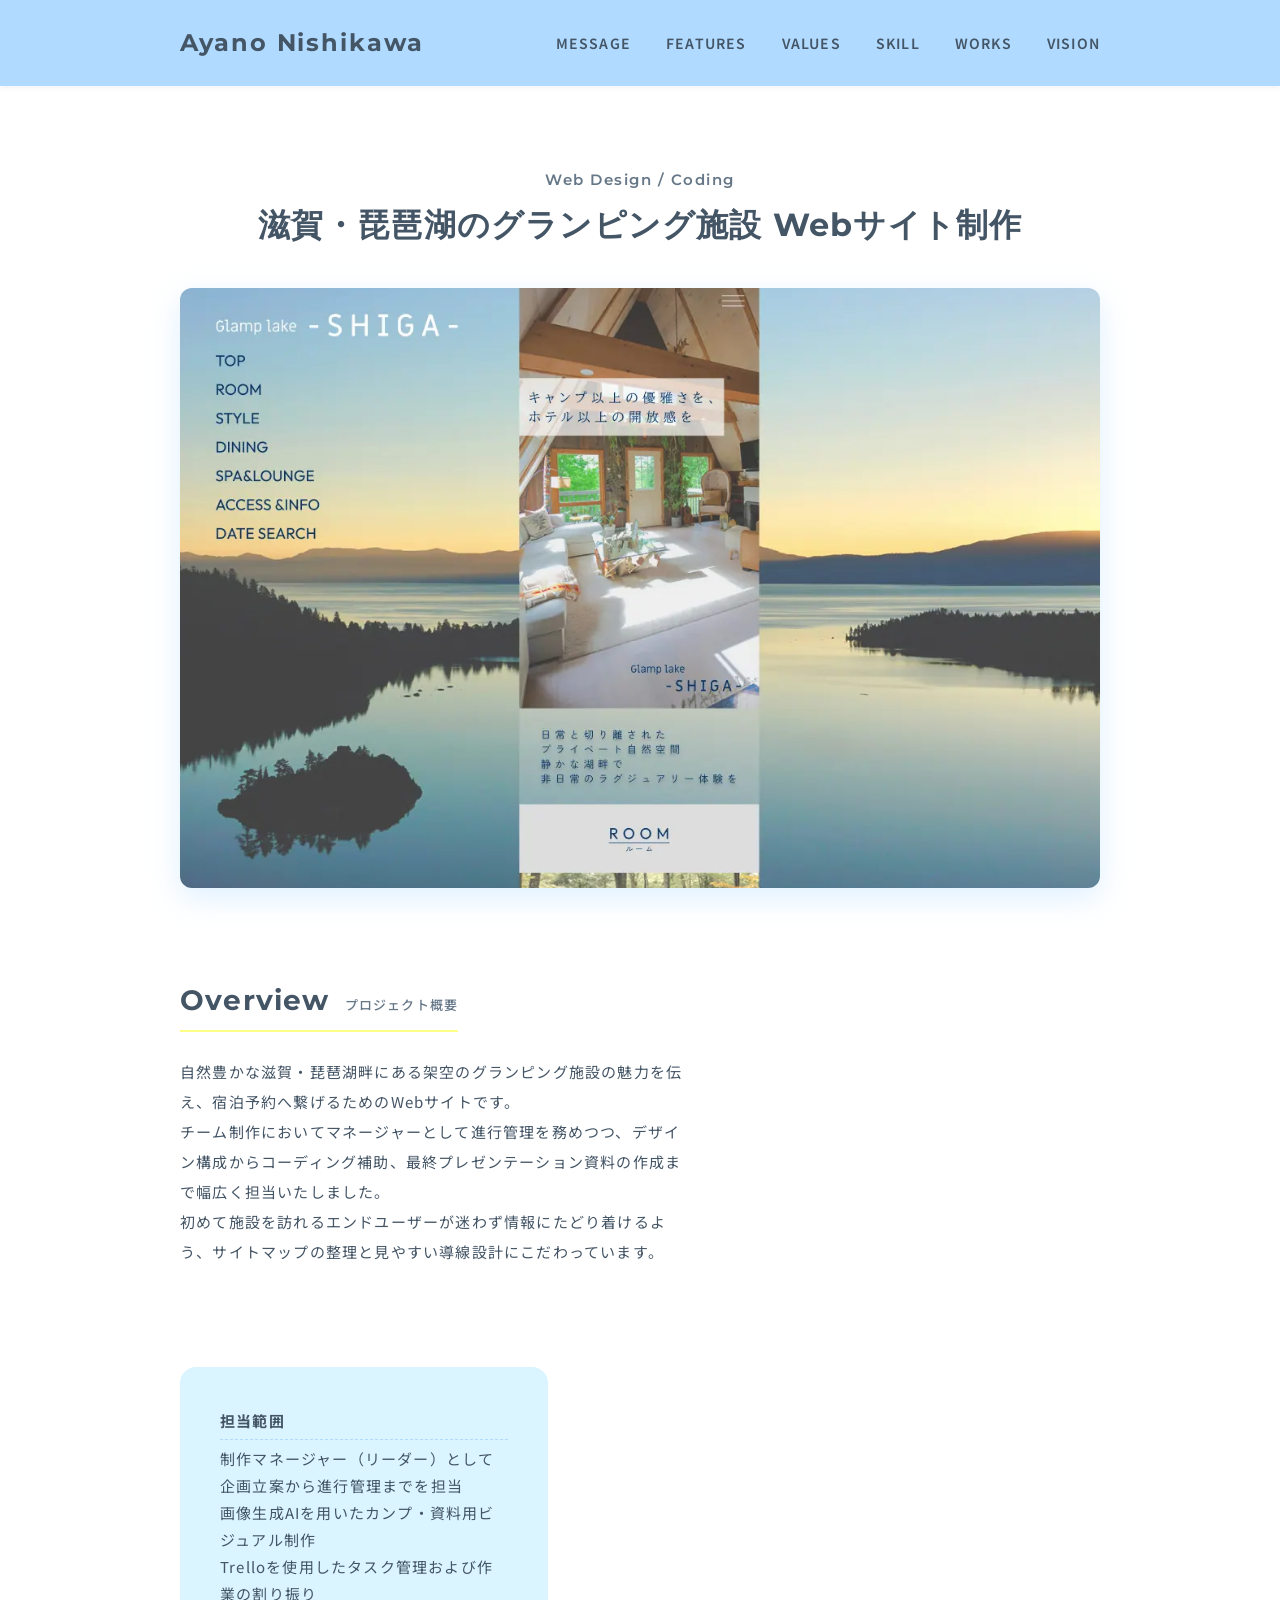
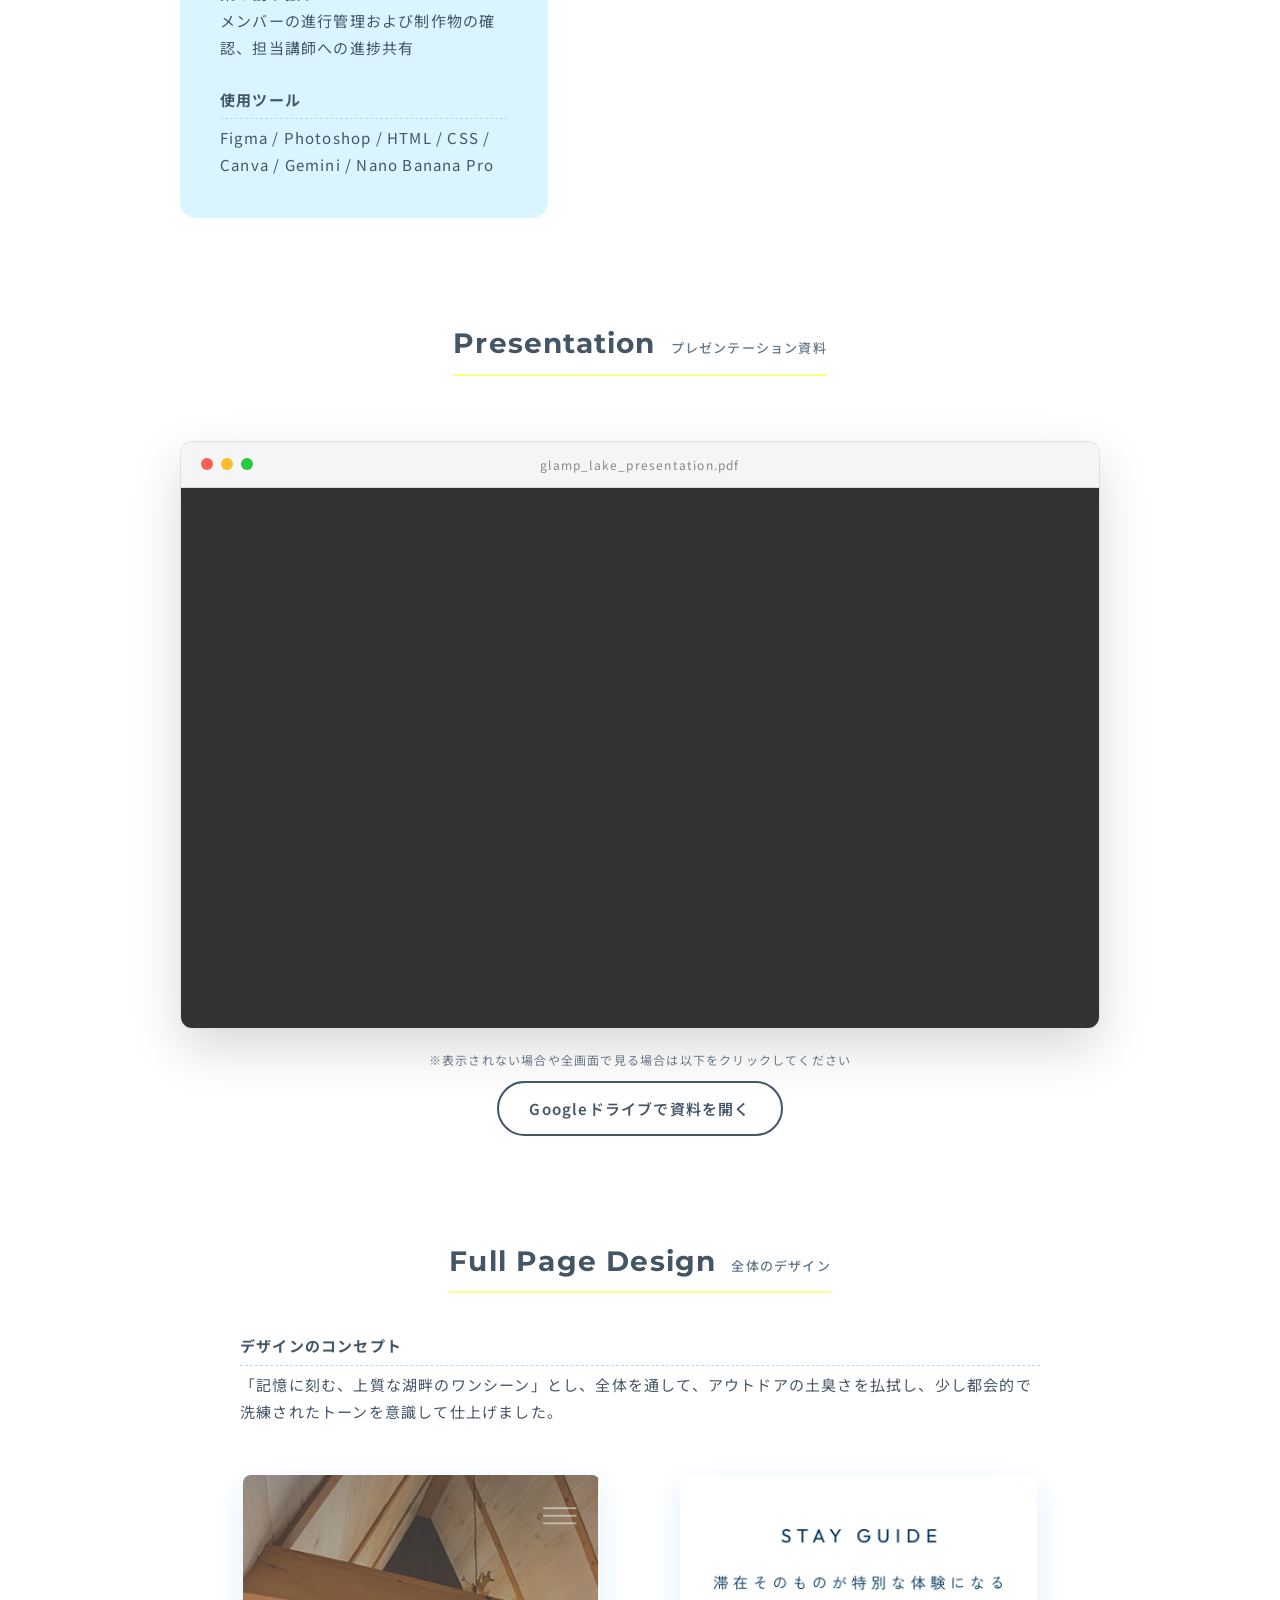
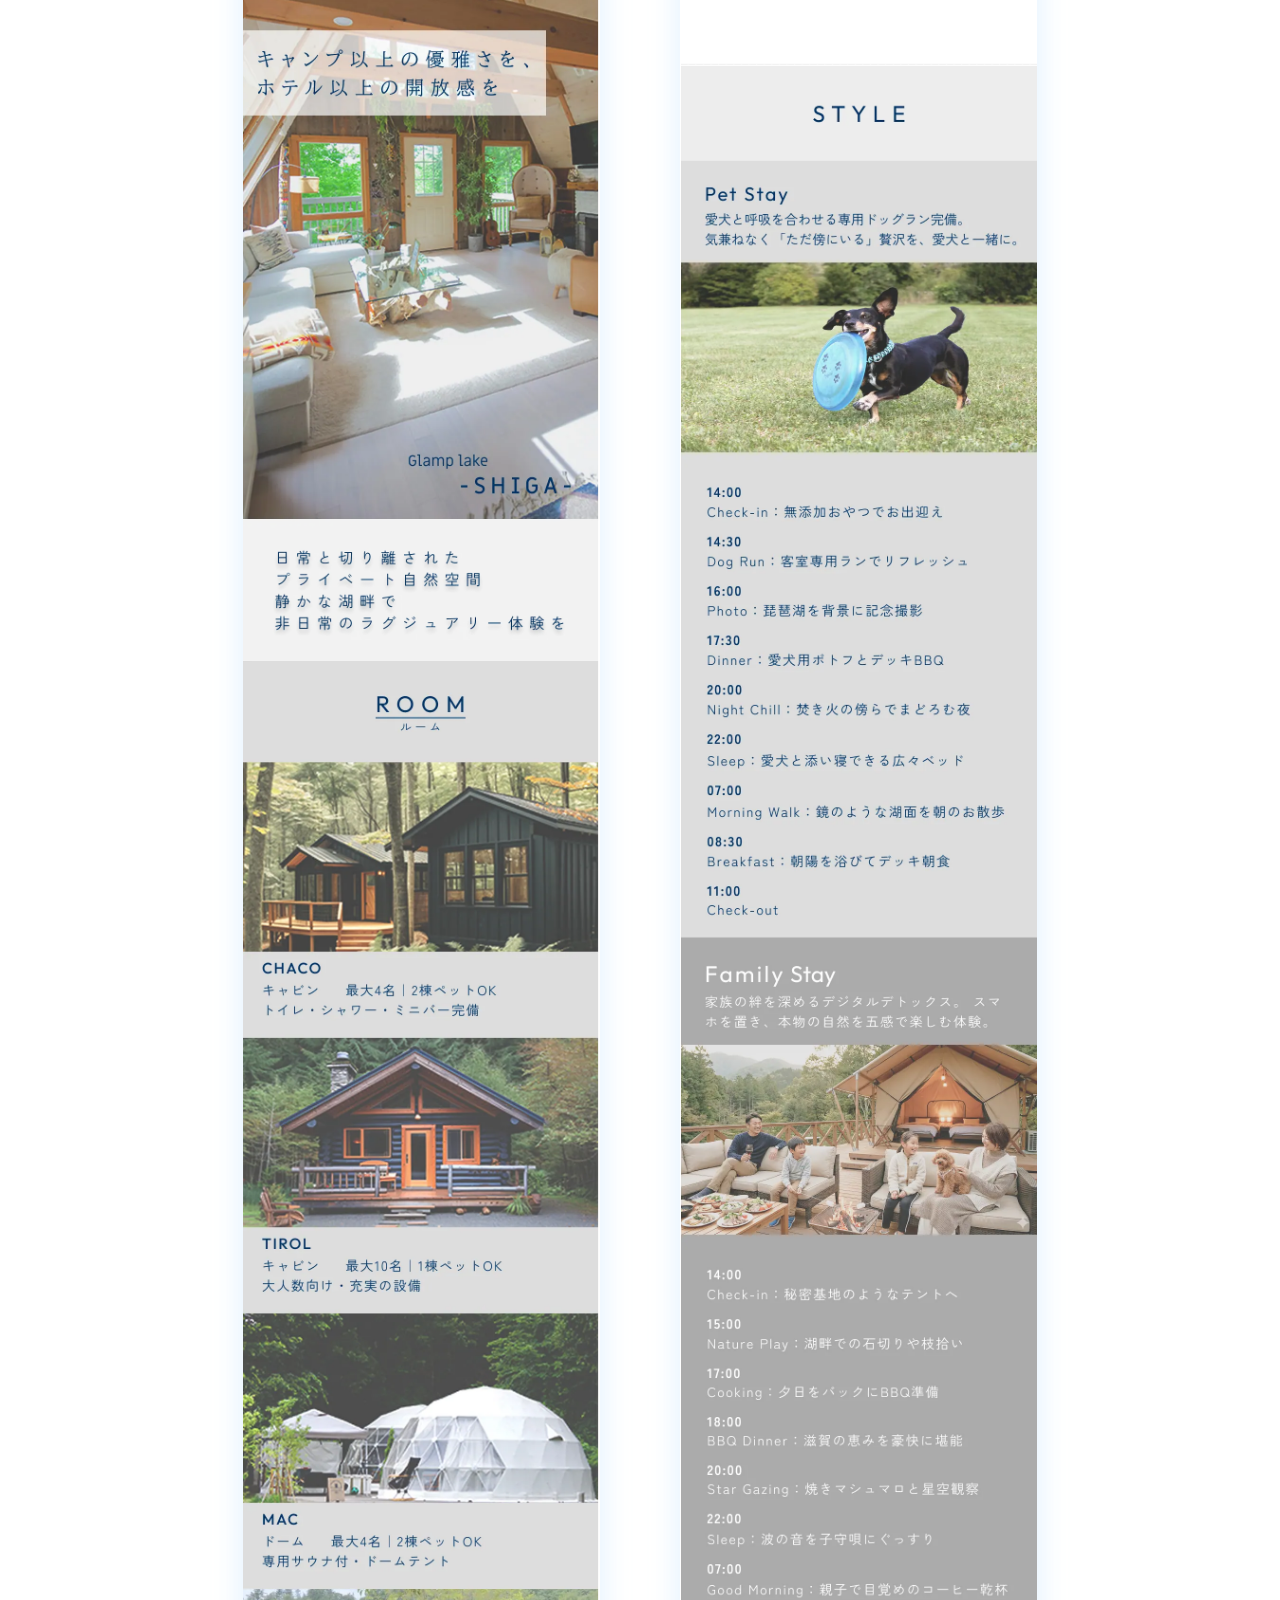
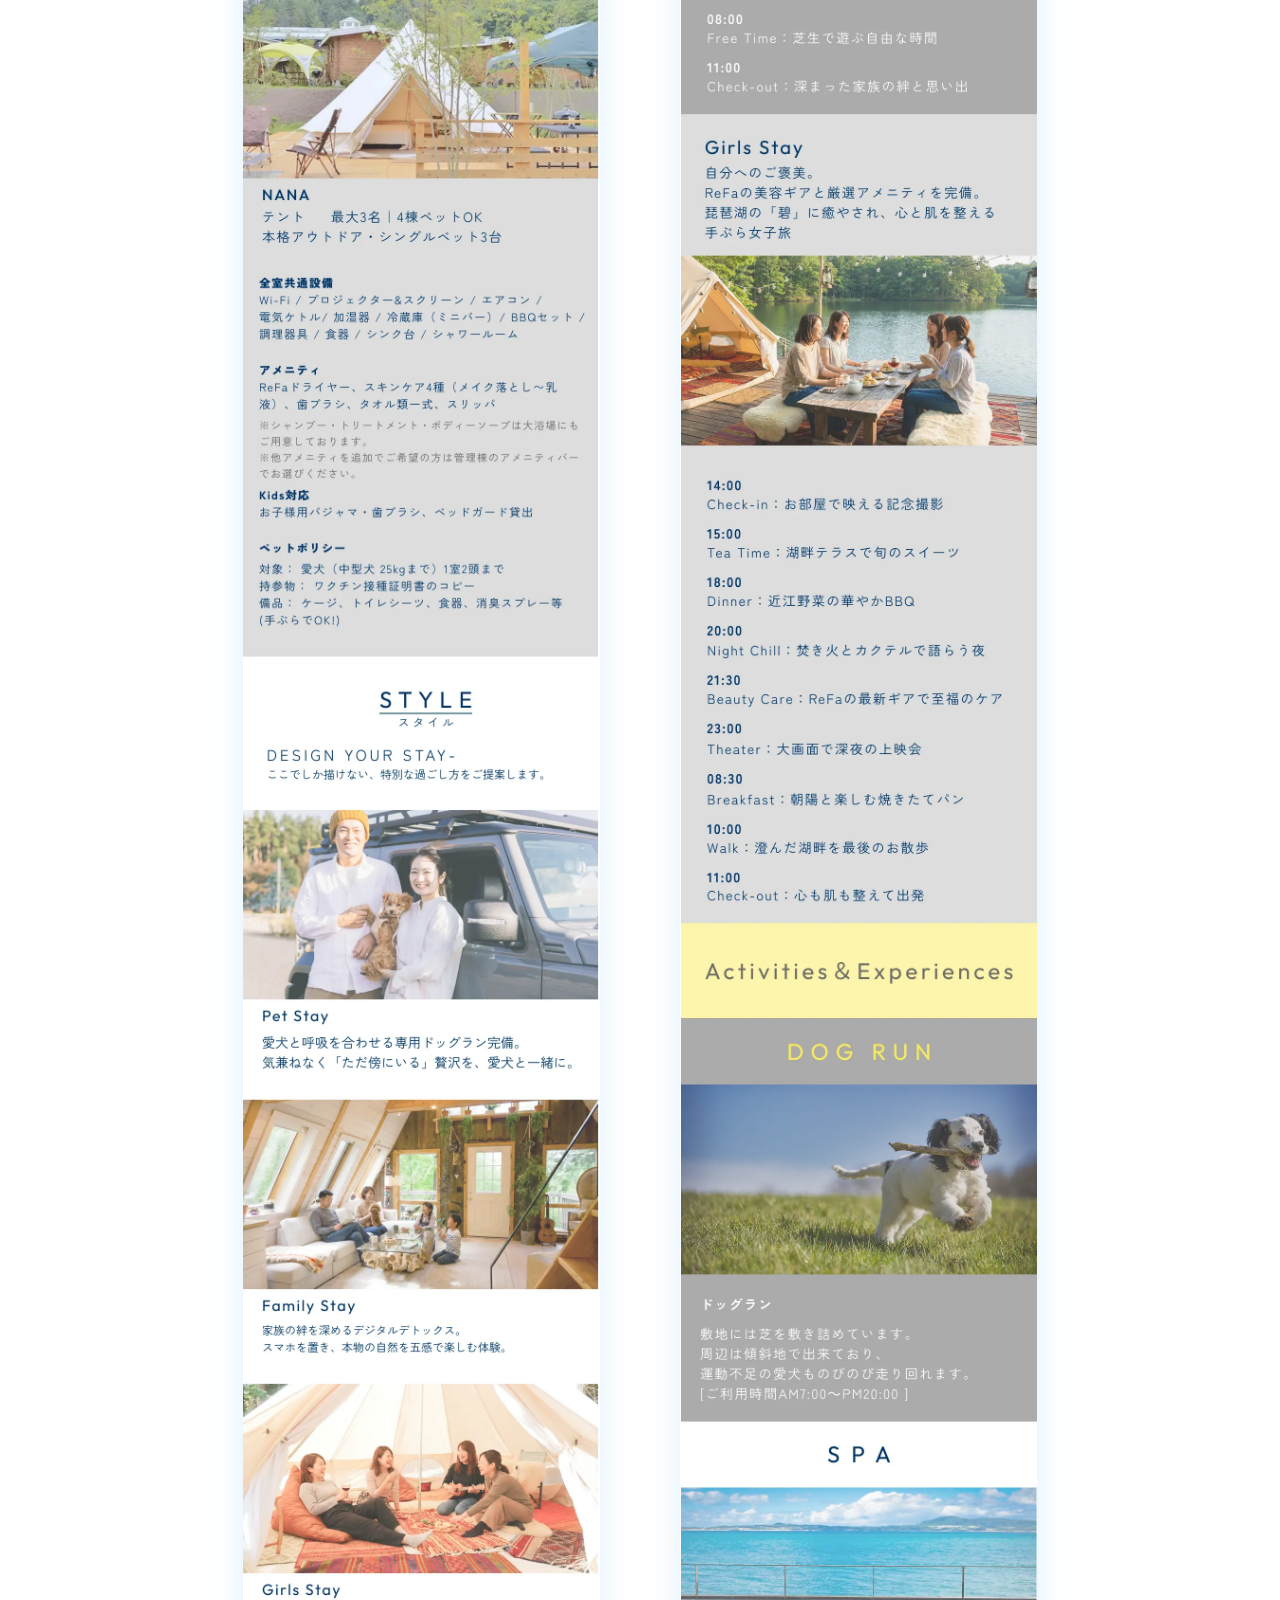
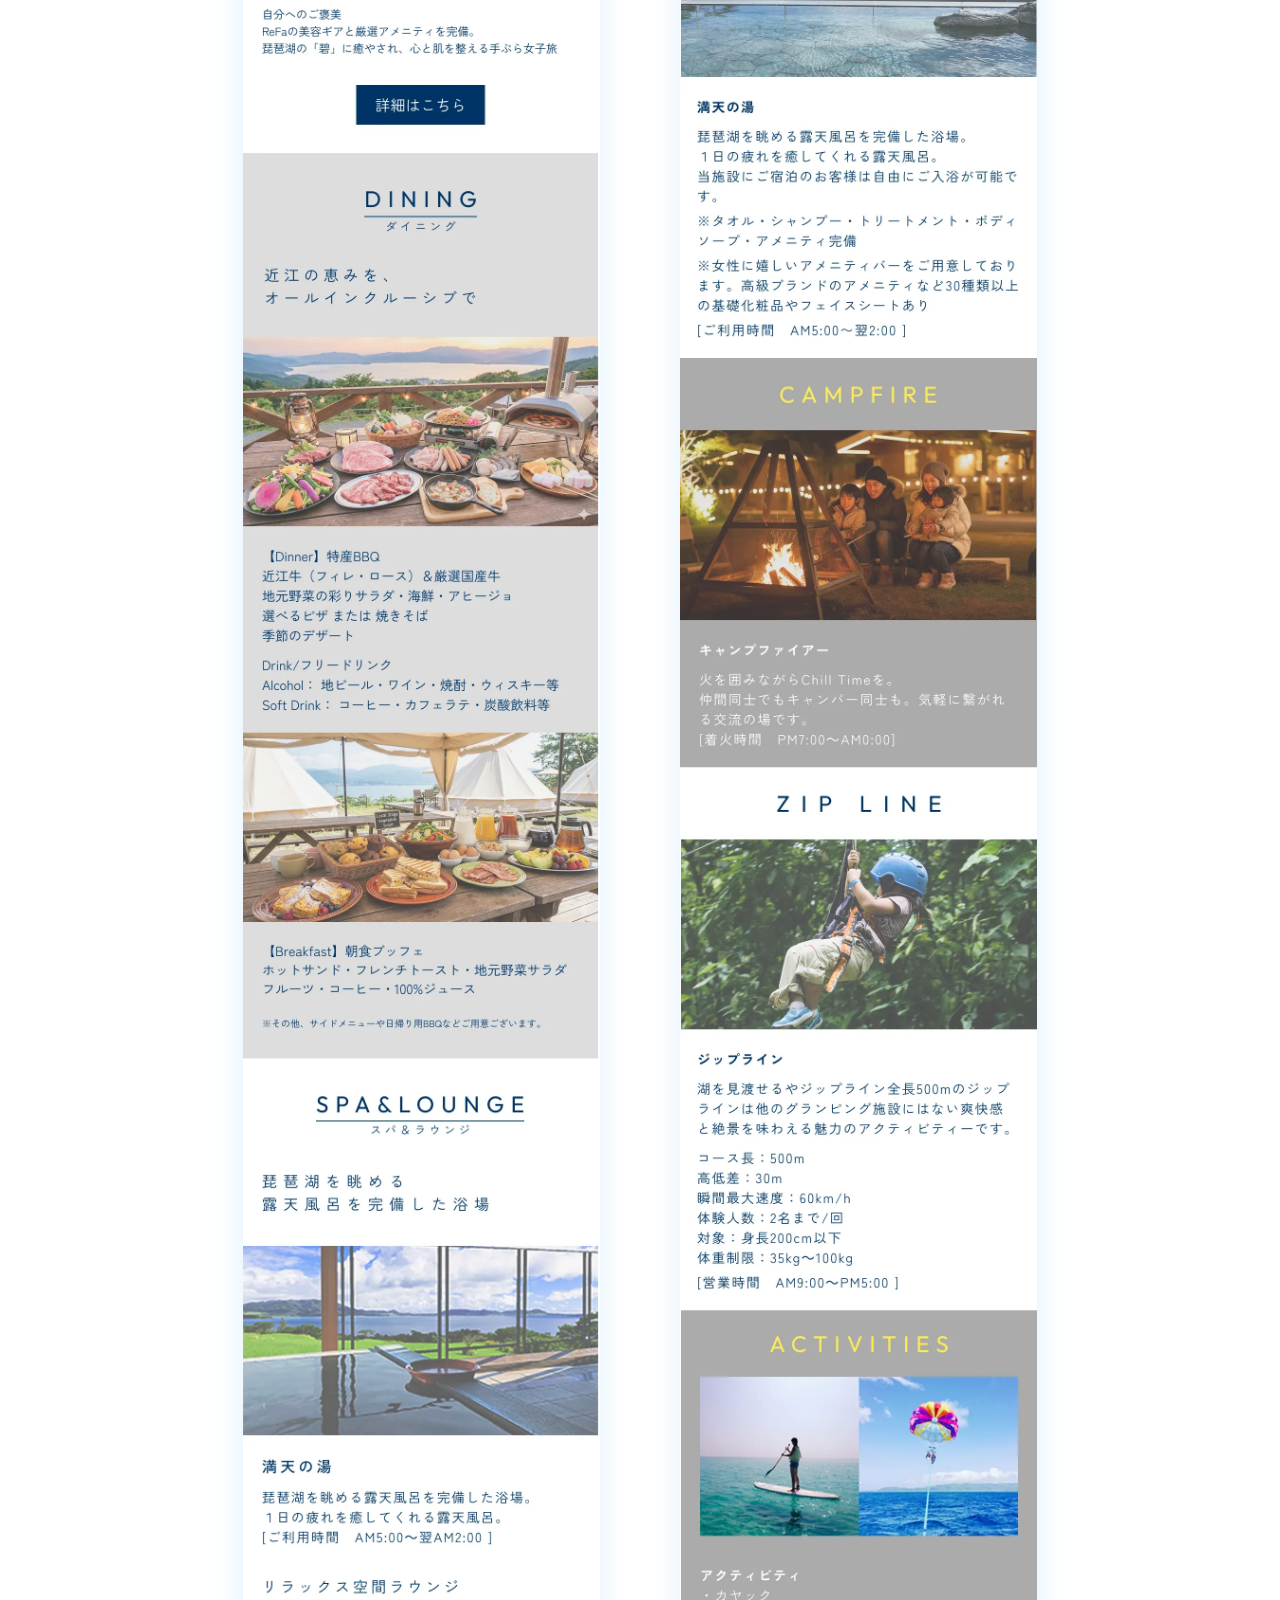
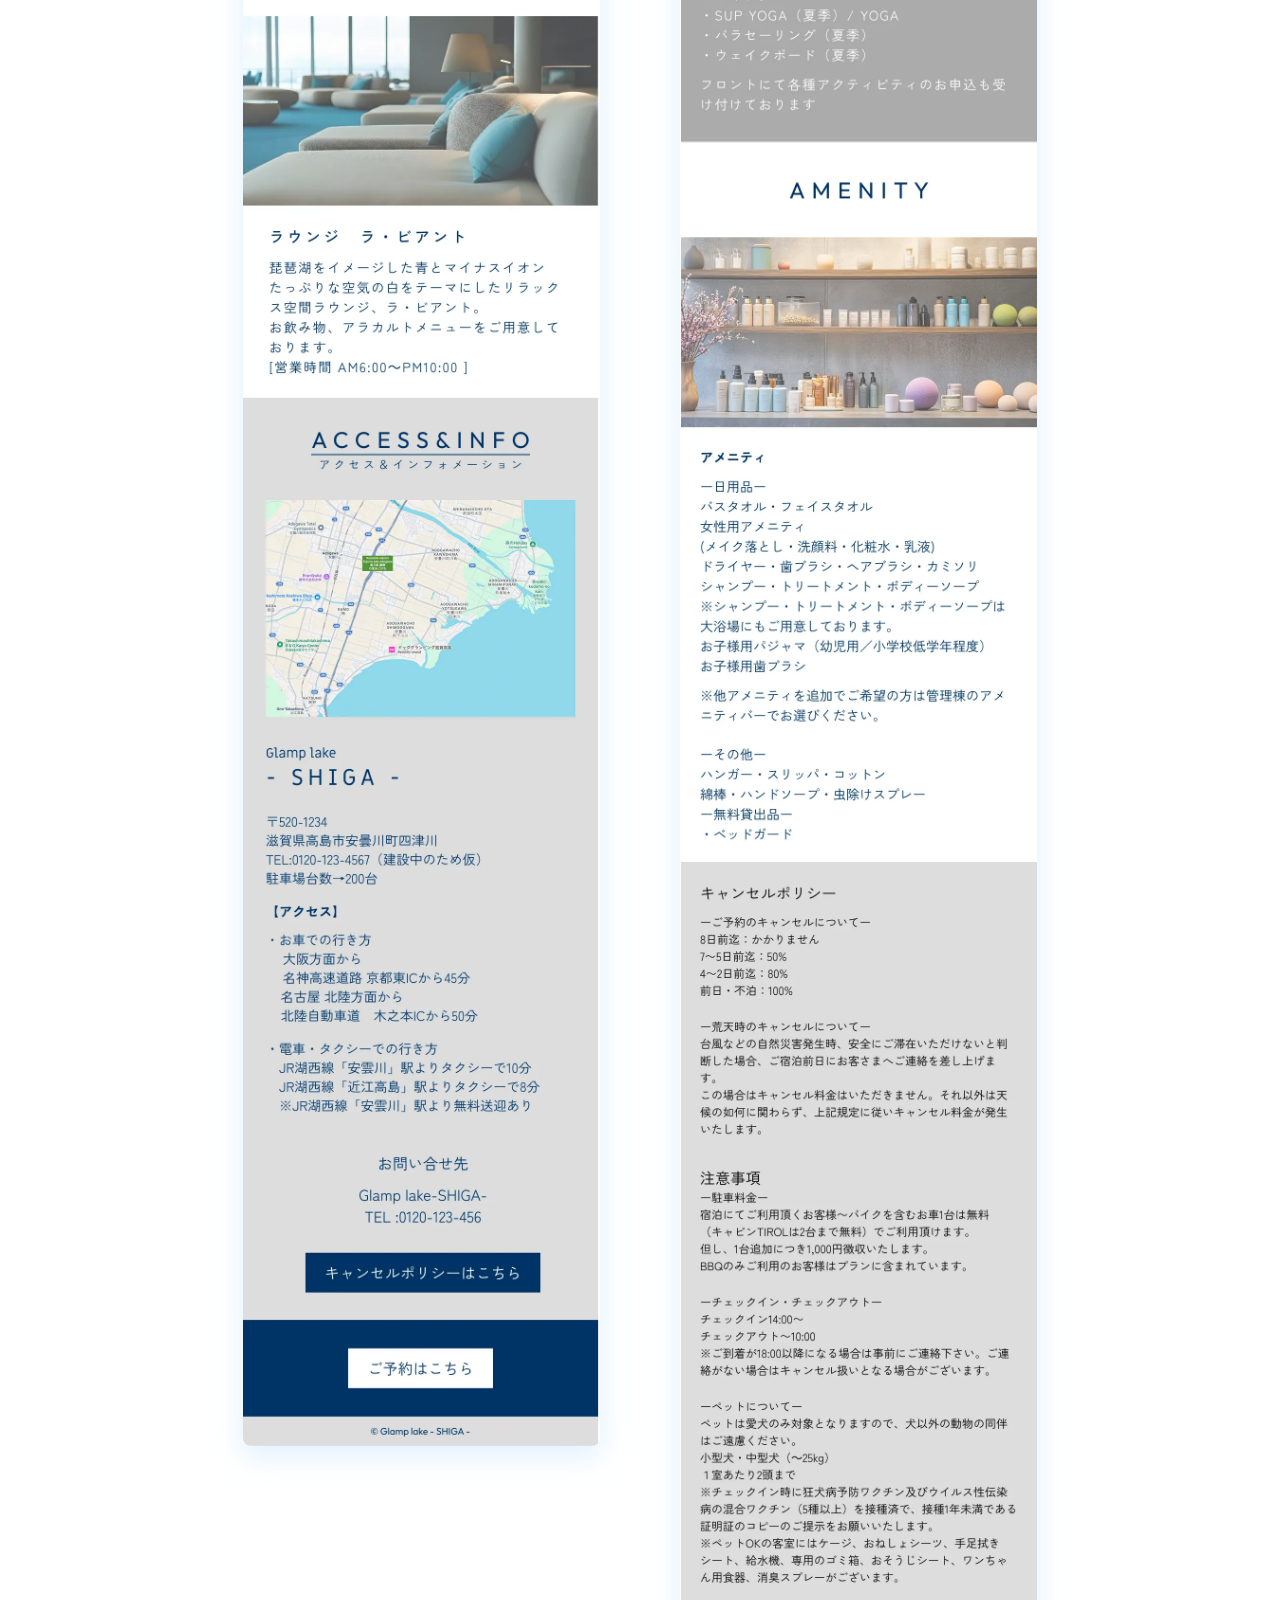
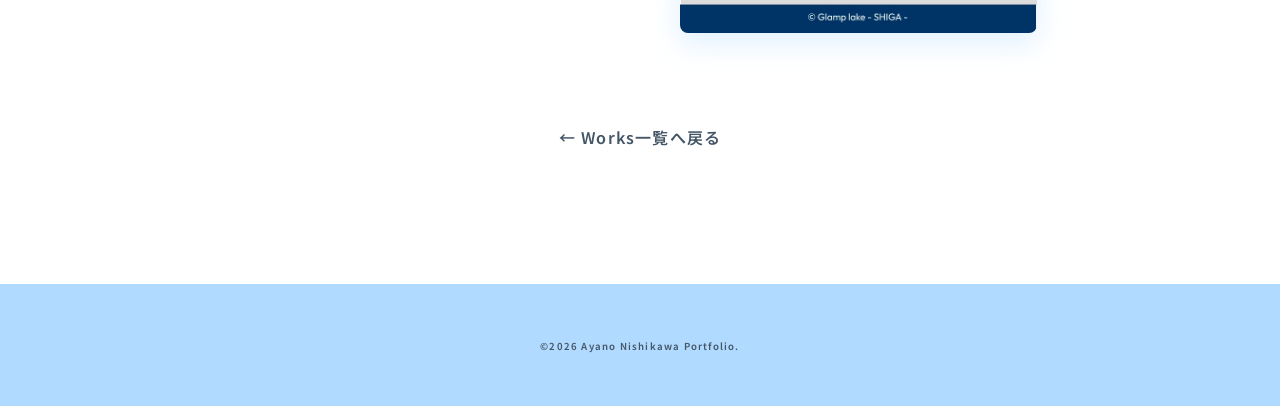
==== commit 4083ee0b: "Update work-detail.html" ====
--- a/works/work-detail.html
+++ b/works/work-detail.html
@@ -101,7 +101,7 @@
 
           <div class="concept-text">
             <dl>
-              <dt>Design Concept / デザインのポイント</dt>
+              <dt>デザインのコンセプト</dt>
               <dd>
                 「記憶に刻む、上質な湖畔のワンシーン」とし、全体を通して、アウトドアの土臭さを払拭し、少し都会的で洗練されたトーンを意識して仕上げました。
               </dd>
@@ -143,4 +143,4 @@
   </script>
 </body>
 
-</html>+</html>
